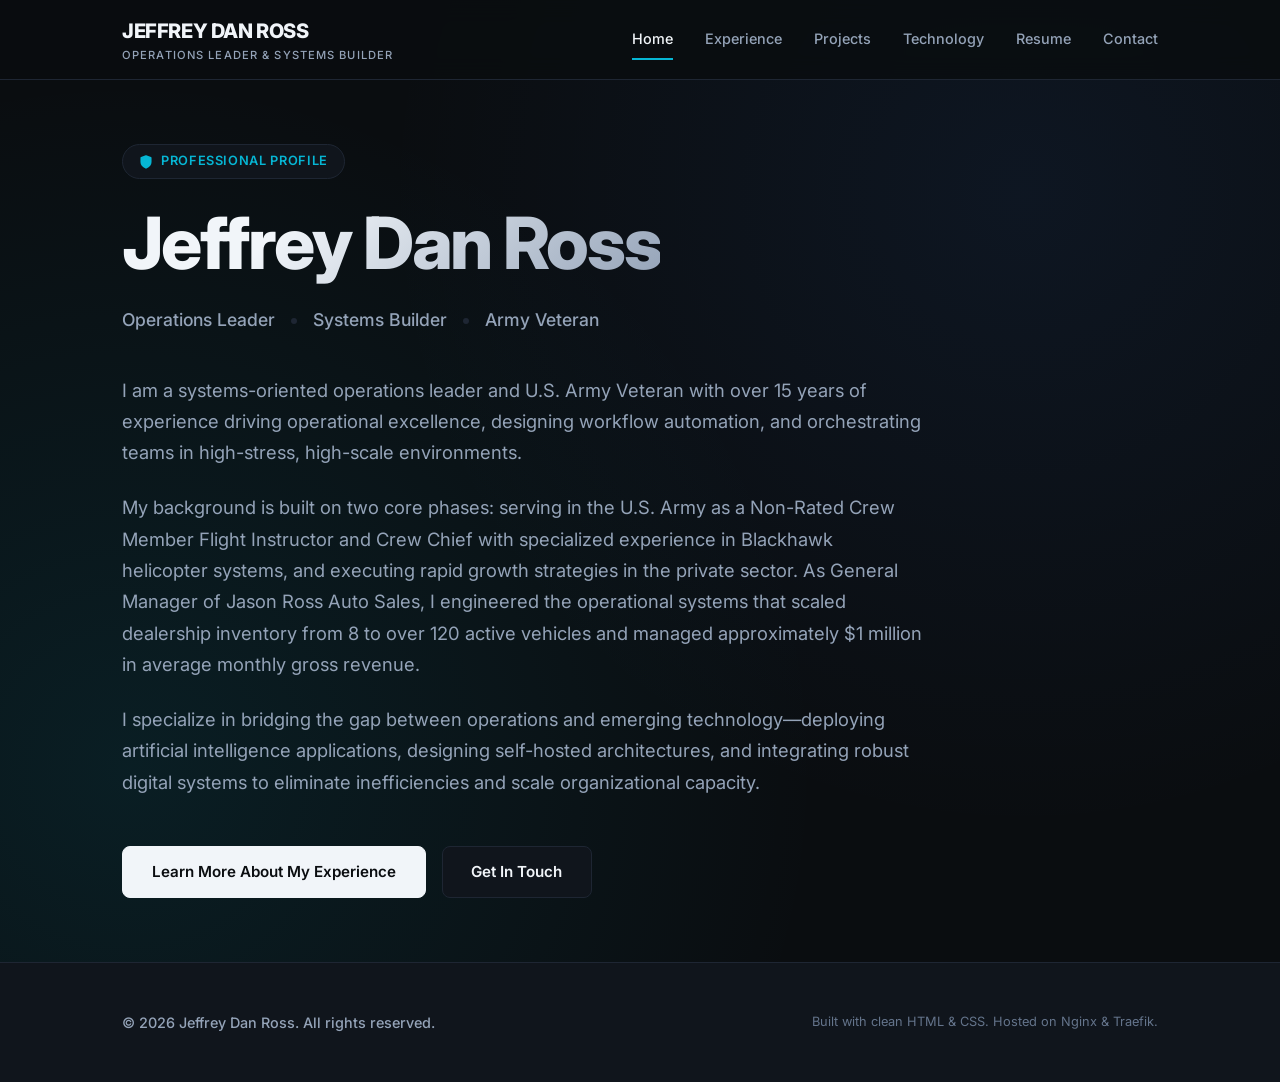
==== index.html @ dced26d3 "Initial commit" ====
<!DOCTYPE html>
<html lang="en">
<head>
    <meta charset="UTF-8">
    <meta name="viewport" content="width=device-width, initial-scale=1.0">
    <meta name="description" content="Official website of Jeffrey Dan Ross: Operations Leader, Systems Builder, and U.S. Army Veteran. Highlighting 15+ years of leadership, operational excellence, workflow automation, and emerging technology integration.">
    <meta name="keywords" content="Jeffrey Dan Ross, Operations Leader, Systems Builder, Army Veteran, Flight Instructor, process engineering, workflow automation, artificial intelligence, enterprise systems, operational excellence">
    
    <!-- Open Graph / Facebook -->
    <meta property="og:type" content="website">
    <meta property="og:url" content="https://jeffreydanross.com/">
    <meta property="og:title" content="Jeffrey Dan Ross | Operations Leader & Systems Builder">
    <meta property="og:description" content="Operations Leader and Systems Builder with 15+ years of leadership spanning military aviation flight instruction, business scale, process automation, and emerging tech.">
    <meta property="og:image" content="./images/og-card.png">

    <!-- Twitter -->
    <meta property="twitter:card" content="summary_large_image">
    <meta property="twitter:url" content="https://jeffreydanross.com/">
    <meta property="twitter:title" content="Jeffrey Dan Ross | Operations Leader & Systems Builder">
    <meta property="twitter:description" content="Operations Leader and Systems Builder with 15+ years of leadership spanning military aviation flight instruction, business scale, process automation, and emerging tech.">
    <meta property="twitter:image" content="./images/og-card.png">

    <title>Jeffrey Dan Ross | Operations Leader & Systems Builder</title>
    
    <!-- CSS Stylesheet -->
    <link rel="stylesheet" href="./css/style.css">
</head>
<body>

    <!-- Header Navigation -->
    <header class="site-header">
        <div class="container nav-container">
            <a href="./index.html" class="logo" id="header-logo-link">
                <span class="logo-name">Jeffrey Dan Ross</span>
                <span class="logo-title">Operations Leader & Systems Builder</span>
            </a>
            <button class="menu-toggle" id="mobile-menu-btn" aria-label="Toggle navigation menu" aria-expanded="false">
                <span></span>
                <span></span>
                <span></span>
            </button>
            <nav class="nav-menu" id="navigation-drawer">
                <a href="./index.html" class="nav-link active" id="nav-home">Home</a>
                <a href="./experience.html" class="nav-link" id="nav-experience">Experience</a>
                <a href="./projects.html" class="nav-link" id="nav-projects">Projects</a>
                <a href="./technology.html" class="nav-link" id="nav-technology">Technology</a>
                <a href="./resume.html" class="nav-link" id="nav-resume">Resume</a>
                <a href="./contact.html" class="nav-link" id="nav-contact">Contact</a>
            </nav>
        </div>
    </header>

    <!-- Main Content Area -->
    <main>
        <!-- Hero Section -->
        <section class="hero-section" id="hero">
            <div class="container">
                <div class="hero-content">
                    <div class="hero-badge">
                        <!-- Custom Inline SVG for Shield Check representing Veteran/Trust -->
                        <svg xmlns="http://www.w3.org/2000/svg" width="14" height="14" viewBox="0 0 24 24" fill="none" stroke="currentColor" stroke-width="3" stroke-linecap="round" stroke-linejoin="round">
                            <path d="M12 22s8-4 8-10V5l-8-3-8 3v7c0 6 8 10 8 10z"/>
                            <path d="m9 11 2 2 4-4"/>
                        </svg>
                        Professional Profile
                    </div>
                    
                    <h1 class="hero-name" id="main-heading">
                        <span>Jeffrey Dan Ross</span>
                    </h1>
                    
                    <div class="hero-roles">
                        <span class="role-tag">Operations Leader</span>
                        <span class="role-tag">Systems Builder</span>
                        <span class="role-tag">Army Veteran</span>
                    </div>
                    
                    <div class="intro-text">
                        <p>
                            I am a systems-oriented operations leader and U.S. Army Veteran with over 15 years of experience driving operational excellence, designing workflow automation, and orchestrating teams in high-stress, high-scale environments.
                        </p>
                        <p>
                            My background is built on two core phases: serving in the U.S. Army as a Non-Rated Crew Member Flight Instructor and Crew Chief with specialized experience in Blackhawk helicopter systems, and executing rapid growth strategies in the private sector. As General Manager of Jason Ross Auto Sales, I engineered the operational systems that scaled dealership inventory from 8 to over 120 active vehicles and managed approximately $1 million in average monthly gross revenue.
                        </p>
                        <p>
                            I specialize in bridging the gap between operations and emerging technology—deploying artificial intelligence applications, designing self-hosted architectures, and integrating robust digital systems to eliminate inefficiencies and scale organizational capacity.
                        </p>
                    </div>
                    
                    <div class="cta-group">
                        <a href="./experience.html" class="btn btn-primary" id="cta-learn-more">Learn More About My Experience</a>
                        <a href="./contact.html" class="btn btn-secondary" id="cta-contact">Get In Touch</a>
                    </div>
                </div>
            </div>
        </section>
    </main>

    <!-- Footer Section -->
    <footer class="site-footer" id="site-footer">
        <div class="container footer-content">
            <div class="footer-copyright">
                &copy; 2026 Jeffrey Dan Ross. All rights reserved.
            </div>
            <div class="footer-notes">
                Built with clean HTML & CSS. Hosted on Nginx & Traefik.
            </div>
        </div>
    </footer>

    <!-- JavaScript Control Logic -->
    <script src="./js/main.js"></script>
</body>
</html>
---- css/style.css ----
/* ==========================================================================
   Jeffrey Dan Ross - Personal Website Stylesheet
   Theme: Professional Tech Dark Mode (Deep Charcoal, Slate, Navy Blue, Teal Accent)
   ========================================================================== */

/* Import Google Font - Inter */
@import url('https://fonts.googleapis.com/css2?family=Inter:wght@300;400;500;600;700;800&display=swap');

/* CSS Variables & Core Config */
:root {
    --bg-base: #0a0d10;         /* Deep charcoal background */
    --bg-surface: #10151c;      /* Surface card/nav background */
    --bg-surface-elevated: #18202b; /* Active surface */
    --border-color: #1e2633;    /* Cool slate border */
    --border-glow: #2b394f;      /* Highlighted border */

    /* Text colors */
    --text-primary: #f1f5f9;     /* Light gray/white text */
    --text-secondary: #94a3b8;   /* Slate gray text */
    --text-muted: #64748b;       /* Muted slate text */

    /* Accents (Navy, Technology Blue, Teal) */
    --accent-navy: #1e3a8a;      /* Leadership deep navy */
    --accent-blue: #3b82f6;      /* Modern technology blue */
    --accent-cyan: #06b6d4;      /* Innovation cyan/teal */
    --accent-cyan-dim: rgba(6, 182, 212, 0.1);
    --accent-blue-dim: rgba(59, 130, 246, 0.08);

    /* Typography */
    --font-sans: 'Inter', system-ui, -apple-system, sans-serif;
    
    /* Structure */
    --max-width: 1100px;
    --header-height: 80px;
    
    /* Animation & Transitions */
    --transition-fast: 0.15s cubic-bezier(0.4, 0, 0.2, 1);
    --transition-normal: 0.25s cubic-bezier(0.4, 0, 0.2, 1);
    --transition-slow: 0.4s cubic-bezier(0.4, 0, 0.2, 1);
    --border-radius: 8px;
    --border-radius-lg: 12px;
}

/* ==========================================================================
   Base & Resets
   ========================================================================== */
* {
    box-sizing: border-box;
    margin: 0;
    padding: 0;
}

html {
    scroll-behavior: smooth;
    font-size: 16px;
    background-color: var(--bg-base);
    color: var(--text-primary);
    -webkit-font-smoothing: antialiased;
    -moz-osx-font-smoothing: grayscale;
}

body {
    font-family: var(--font-sans);
    line-height: 1.6;
    overflow-x: hidden;
    display: flex;
    flex-direction: column;
    min-height: 100vh;
}

a {
    color: inherit;
    text-decoration: none;
    transition: color var(--transition-fast), border var(--transition-fast);
}

img {
    max-width: 100%;
    height: auto;
    display: block;
}

ul {
    list-style: none;
}

input, textarea, button {
    font-family: inherit;
    font-size: inherit;
    color: inherit;
}

/* ==========================================================================
   Layout Containers & Grid
   ========================================================================== */
.container {
    width: 100%;
    max-width: var(--max-width);
    margin: 0 auto;
    padding: 0 2rem;
}

.section {
    padding: 5rem 0;
}

.section-title {
    font-size: 2rem;
    font-weight: 700;
    margin-bottom: 3rem;
    position: relative;
    letter-spacing: -0.02em;
    display: inline-block;
}

.section-title::after {
    content: '';
    position: absolute;
    bottom: -8px;
    left: 0;
    width: 40px;
    height: 3px;
    background: linear-gradient(90deg, var(--accent-blue), var(--accent-cyan));
    border-radius: 2px;
}

/* ==========================================================================
   Global Navigation Header
   ========================================================================== */
.site-header {
    background-color: rgba(10, 13, 16, 0.85);
    backdrop-filter: blur(12px);
    -webkit-backdrop-filter: blur(12px);
    border-bottom: 1px solid var(--border-color);
    position: fixed;
    top: 0;
    left: 0;
    width: 100%;
    z-index: 1000;
    height: var(--header-height);
    display: flex;
    align-items: center;
    transition: background var(--transition-fast), border var(--transition-fast);
}

.site-header.scrolled {
    background-color: var(--bg-surface);
    border-bottom-color: var(--border-glow);
}

.nav-container {
    display: flex;
    justify-content: space-between;
    align-items: center;
    width: 100%;
}

.logo {
    display: flex;
    flex-direction: column;
}

.logo-name {
    font-size: 1.25rem;
    font-weight: 800;
    letter-spacing: -0.02em;
    color: var(--text-primary);
    text-transform: uppercase;
}

.logo-title {
    font-size: 0.7rem;
    font-weight: 500;
    letter-spacing: 0.1em;
    color: var(--text-secondary);
    text-transform: uppercase;
}

.nav-menu {
    display: flex;
    gap: 2rem;
    align-items: center;
}

.nav-link {
    font-size: 0.9rem;
    font-weight: 500;
    color: var(--text-secondary);
    padding: 0.5rem 0;
    border-bottom: 2px solid transparent;
}

.nav-link:hover, 
.nav-link.active {
    color: var(--text-primary);
}

.nav-link.active {
    border-bottom-color: var(--accent-cyan);
}

/* Hamburger menu button */
.menu-toggle {
    display: none;
    background: none;
    border: none;
    cursor: pointer;
    padding: 0.5rem;
    z-index: 1100;
}

.menu-toggle span {
    display: block;
    width: 24px;
    height: 2px;
    background-color: var(--text-primary);
    margin: 5px 0;
    transition: transform var(--transition-normal), opacity var(--transition-normal);
}

/* ==========================================================================
   Hero & Intro (Home Page)
   ========================================================================== */
.hero-section {
    padding-top: calc(var(--header-height) + 4rem);
    padding-bottom: 4rem;
    min-height: 75vh;
    display: flex;
    align-items: center;
    background: radial-gradient(circle at 80% 20%, var(--accent-blue-dim) 0%, transparent 50%),
                radial-gradient(circle at 10% 80%, var(--accent-cyan-dim) 0%, transparent 50%);
}

.hero-content {
    max-width: 800px;
}

.hero-badge {
    display: inline-flex;
    align-items: center;
    gap: 0.5rem;
    padding: 0.4rem 1rem;
    border-radius: 50px;
    background-color: var(--bg-surface);
    border: 1px solid var(--border-color);
    font-size: 0.8rem;
    font-weight: 600;
    color: var(--accent-cyan);
    margin-bottom: 1.5rem;
    letter-spacing: 0.05em;
    text-transform: uppercase;
}

.hero-badge svg {
    fill: var(--accent-cyan);
}

.hero-name {
    font-size: clamp(2.5rem, 6vw, 4.5rem);
    font-weight: 800;
    line-height: 1.1;
    letter-spacing: -0.03em;
    margin-bottom: 1.5rem;
}

.hero-name span {
    background: linear-gradient(135deg, var(--text-primary) 30%, var(--text-secondary) 100%);
    -webkit-background-clip: text;
    -webkit-text-fill-color: transparent;
}

.hero-roles {
    display: flex;
    flex-wrap: wrap;
    gap: 1rem;
    margin-bottom: 2.5rem;
}

.role-tag {
    font-size: 1.1rem;
    font-weight: 500;
    color: var(--text-secondary);
    display: flex;
    align-items: center;
}

.role-tag:not(:last-child)::after {
    content: '';
    display: inline-block;
    width: 6px;
    height: 6px;
    border-radius: 50%;
    background-color: var(--border-color);
    margin-left: 1rem;
}

.intro-text {
    font-size: 1.15rem;
    line-height: 1.7;
    color: var(--text-secondary);
    margin-bottom: 3rem;
}

.intro-text p {
    margin-bottom: 1.5rem;
}

/* Call to Action Buttons */
.cta-group {
    display: flex;
    flex-wrap: wrap;
    gap: 1rem;
}

.btn {
    display: inline-flex;
    align-items: center;
    justify-content: center;
    gap: 0.75rem;
    padding: 0.8rem 1.8rem;
    font-size: 0.95rem;
    font-weight: 600;
    border-radius: var(--border-radius);
    cursor: pointer;
    transition: all var(--transition-fast);
}

.btn-primary {
    background-color: var(--text-primary);
    color: var(--bg-base);
    border: 1px solid var(--text-primary);
}

.btn-primary:hover {
    background-color: transparent;
    color: var(--text-primary);
}

.btn-secondary {
    background-color: var(--bg-surface);
    color: var(--text-primary);
    border: 1px solid var(--border-color);
}

.btn-secondary:hover {
    border-color: var(--border-glow);
    background-color: var(--bg-surface-elevated);
}

/* ==========================================================================
   Experience Page
   ========================================================================== */
.experience-layout {
    display: grid;
    grid-template-columns: 1fr;
    gap: 3.5rem;
}

.experience-block {
    background-color: var(--bg-surface);
    border: 1px solid var(--border-color);
    border-radius: var(--border-radius-lg);
    padding: 2.5rem;
    position: relative;
    overflow: hidden;
}

.experience-block::before {
    content: '';
    position: absolute;
    top: 0;
    left: 0;
    width: 4px;
    height: 100%;
    background-color: var(--accent-navy);
}

.experience-block.military::before { background-color: var(--accent-navy); }
.experience-block.business::before { background-color: var(--accent-blue); }
.experience-block.automation::before { background-color: var(--accent-cyan); }

.experience-header {
    margin-bottom: 2rem;
    display: flex;
    justify-content: space-between;
    align-items: flex-start;
    flex-wrap: wrap;
    gap: 1rem;
}

.exp-title-group h3 {
    font-size: 1.5rem;
    font-weight: 700;
    margin-bottom: 0.25rem;
    letter-spacing: -0.01em;
}

.exp-company {
    font-size: 1rem;
    font-weight: 500;
    color: var(--accent-blue);
}

.exp-company.military-color { color: var(--text-primary); opacity: 0.9; }
.exp-company.business-color { color: var(--accent-blue); }
.exp-company.automation-color { color: var(--accent-cyan); }

.exp-date {
    font-size: 0.9rem;
    font-weight: 600;
    color: var(--text-muted);
    background-color: var(--bg-base);
    padding: 0.3rem 0.8rem;
    border-radius: 50px;
    border: 1px solid var(--border-color);
}

.highlights-grid {
    display: grid;
    grid-template-columns: repeat(auto-fit, minmax(280px, 1fr));
    gap: 1.5rem;
}

.highlight-item {
    padding: 1.25rem;
    background-color: var(--bg-base);
    border: 1px solid var(--border-color);
    border-radius: var(--border-radius);
    transition: transform var(--transition-fast), border var(--transition-fast);
}

.highlight-item:hover {
    border-color: var(--border-glow);
    transform: translateY(-2px);
}

.highlight-icon {
    width: 32px;
    height: 32px;
    display: flex;
    align-items: center;
    justify-content: center;
    border-radius: 6px;
    margin-bottom: 1rem;
}

.experience-block.military .highlight-icon { background-color: rgba(30, 58, 138, 0.2); color: var(--text-primary); }
.experience-block.business .highlight-icon { background-color: rgba(59, 130, 246, 0.15); color: var(--accent-blue); }
.experience-block.automation .highlight-icon { background-color: rgba(6, 182, 212, 0.15); color: var(--accent-cyan); }

.highlight-item h4 {
    font-size: 1.05rem;
    font-weight: 600;
    margin-bottom: 0.5rem;
}

.highlight-item p {
    font-size: 0.9rem;
    color: var(--text-secondary);
}

/* ==========================================================================
   Projects Page (Expandable Cards)
   ========================================================================== */
.projects-list {
    display: flex;
    flex-direction: column;
    gap: 1.5rem;
}

.project-card {
    background-color: var(--bg-surface);
    border: 1px solid var(--border-color);
    border-radius: var(--border-radius-lg);
    overflow: hidden;
    transition: border-color var(--transition-normal);
}

.project-card.active {
    border-color: var(--border-glow);
}

.project-header {
    width: 100%;
    display: flex;
    justify-content: space-between;
    align-items: center;
    padding: 1.75rem 2rem;
    background: none;
    border: none;
    text-align: left;
    cursor: pointer;
    outline: none;
}

.project-title-area {
    display: flex;
    flex-direction: column;
}

.project-title {
    font-size: 1.35rem;
    font-weight: 700;
    color: var(--text-primary);
    letter-spacing: -0.01em;
}

.project-summary {
    font-size: 0.9rem;
    color: var(--text-secondary);
    margin-top: 0.25rem;
}

.project-toggle-icon {
    width: 24px;
    height: 24px;
    display: flex;
    align-items: center;
    justify-content: center;
    border-radius: 50%;
    background-color: var(--bg-base);
    border: 1px solid var(--border-color);
    color: var(--text-secondary);
    transition: transform var(--transition-normal), border var(--transition-normal), color var(--transition-normal);
}

.project-card.active .project-toggle-icon {
    transform: rotate(180deg);
    color: var(--accent-cyan);
    border-color: var(--accent-cyan);
}

/* Collapsible body */
.project-body {
    max-height: 0;
    overflow: hidden;
    transition: max-height var(--transition-slow) ease-out;
}

.project-content {
    padding: 0 2rem 2rem 2rem;
    border-top: 1px solid transparent;
    color: var(--text-secondary);
    font-size: 0.95rem;
}

.project-card.active .project-content {
    border-top-color: var(--border-color);
}

.project-tags {
    display: flex;
    flex-wrap: wrap;
    gap: 0.5rem;
    margin-top: 1.5rem;
}

.project-tag {
    font-size: 0.75rem;
    font-weight: 600;
    color: var(--text-primary);
    background-color: var(--bg-base);
    border: 1px solid var(--border-color);
    padding: 0.25rem 0.75rem;
    border-radius: 50px;
}

/* ==========================================================================
   Technology Page
   ========================================================================== */
.tech-grid {
    display: grid;
    grid-template-columns: repeat(auto-fit, minmax(320px, 1fr));
    gap: 2rem;
}

.tech-card {
    background-color: var(--bg-surface);
    border: 1px solid var(--border-color);
    border-radius: var(--border-radius-lg);
    padding: 2.25rem;
    display: flex;
    flex-direction: column;
    position: relative;
    overflow: hidden;
    transition: border-color var(--transition-fast), transform var(--transition-fast);
}

.tech-card:hover {
    border-color: var(--border-glow);
    transform: translateY(-2px);
}

.tech-card::after {
    content: '';
    position: absolute;
    top: 0;
    right: 0;
    width: 64px;
    height: 64px;
    background: radial-gradient(circle at top right, var(--accent-blue-dim) 0%, transparent 70%);
}

.tech-icon {
    width: 48px;
    height: 48px;
    border-radius: 8px;
    background-color: var(--bg-base);
    border: 1px solid var(--border-color);
    display: flex;
    align-items: center;
    justify-content: center;
    color: var(--accent-cyan);
    margin-bottom: 1.5rem;
}

.tech-card h3 {
    font-size: 1.25rem;
    font-weight: 700;
    margin-bottom: 1rem;
    letter-spacing: -0.01em;
}

.tech-card p {
    font-size: 0.95rem;
    color: var(--text-secondary);
    margin-bottom: 1.5rem;
    line-height: 1.6;
}

.tech-topics {
    margin-top: auto;
    border-top: 1px solid var(--border-color);
    padding-top: 1.25rem;
}

.tech-topics-title {
    font-size: 0.75rem;
    font-weight: 700;
    text-transform: uppercase;
    letter-spacing: 0.1em;
    color: var(--text-muted);
    margin-bottom: 0.75rem;
}

.tech-badge-list {
    display: flex;
    flex-wrap: wrap;
    gap: 0.5rem;
}

.tech-badge {
    font-size: 0.75rem;
    font-weight: 500;
    color: var(--accent-cyan);
    background-color: var(--accent-cyan-dim);
    padding: 0.2rem 0.6rem;
    border-radius: 4px;
}

/* ==========================================================================
   Resume Page
   ========================================================================== */
.resume-action-bar {
    display: flex;
    justify-content: space-between;
    align-items: center;
    margin-bottom: 2.5rem;
    padding-bottom: 1.5rem;
    border-bottom: 1px solid var(--border-color);
    flex-wrap: wrap;
    gap: 1rem;
}

.resume-meta-info {
    color: var(--text-secondary);
    font-size: 0.95rem;
}

.resume-container {
    background-color: var(--bg-surface);
    border: 1px solid var(--border-color);
    border-radius: var(--border-radius-lg);
    padding: 4rem;
    max-width: 850px;
    margin: 0 auto;
    box-shadow: 0 4px 30px rgba(0, 0, 0, 0.3);
}

.resume-header-block {
    text-align: center;
    margin-bottom: 3rem;
}

.resume-name {
    font-size: 2.25rem;
    font-weight: 800;
    letter-spacing: -0.02em;
    margin-bottom: 0.5rem;
}

.resume-contact-info {
    display: flex;
    justify-content: center;
    flex-wrap: wrap;
    gap: 1.5rem;
    color: var(--text-secondary);
    font-size: 0.9rem;
    margin-top: 1rem;
}

.resume-contact-item {
    display: flex;
    align-items: center;
    gap: 0.5rem;
}

.resume-contact-item svg {
    color: var(--accent-blue);
}

.resume-section {
    margin-bottom: 2.5rem;
}

.resume-section-title {
    font-size: 1.1rem;
    font-weight: 700;
    text-transform: uppercase;
    letter-spacing: 0.05em;
    color: var(--accent-cyan);
    border-bottom: 1px solid var(--border-color);
    padding-bottom: 0.5rem;
    margin-bottom: 1.25rem;
}

.resume-summary-text {
    font-size: 0.95rem;
    color: var(--text-secondary);
    line-height: 1.6;
}

.competencies-list {
    display: grid;
    grid-template-columns: repeat(auto-fit, minmax(200px, 1fr));
    gap: 0.75rem;
}

.competency-item {
    font-size: 0.95rem;
    color: var(--text-secondary);
    position: relative;
    padding-left: 1.25rem;
}

.competency-item::before {
    content: '▪';
    position: absolute;
    left: 0;
    color: var(--accent-blue);
}

.resume-exp-item {
    margin-bottom: 1.75rem;
}

.resume-exp-header {
    display: flex;
    justify-content: space-between;
    font-weight: 600;
    margin-bottom: 0.5rem;
    flex-wrap: wrap;
    gap: 0.5rem;
}

.resume-exp-title {
    font-size: 1.05rem;
    color: var(--text-primary);
}

.resume-exp-company {
    color: var(--accent-blue);
}

.resume-exp-date {
    color: var(--text-muted);
    font-size: 0.9rem;
}

.resume-bullet-list {
    list-style: disc;
    margin-left: 1.25rem;
    font-size: 0.9rem;
    color: var(--text-secondary);
}

.resume-bullet-list li {
    margin-bottom: 0.4rem;
}

/* ==========================================================================
   Contact Page
   ========================================================================== */
.contact-layout {
    display: grid;
    grid-template-columns: 1.2fr 1.8fr;
    gap: 4rem;
}

.contact-info-block {
    display: flex;
    flex-direction: column;
    gap: 2rem;
}

.contact-card {
    background-color: var(--bg-surface);
    border: 1px solid var(--border-color);
    border-radius: var(--border-radius-lg);
    padding: 2rem;
}

.contact-card-title {
    font-size: 1.2rem;
    font-weight: 700;
    margin-bottom: 1.5rem;
    letter-spacing: -0.01em;
}

.contact-detail-list {
    display: flex;
    flex-direction: column;
    gap: 1.25rem;
}

.contact-detail-item {
    display: flex;
    gap: 1rem;
}

.contact-detail-icon {
    width: 40px;
    height: 40px;
    background-color: var(--bg-base);
    border: 1px solid var(--border-color);
    border-radius: 6px;
    display: flex;
    align-items: center;
    justify-content: center;
    color: var(--accent-cyan);
    flex-shrink: 0;
}

.contact-detail-content {
    display: flex;
    flex-direction: column;
    justify-content: center;
}

.contact-detail-label {
    font-size: 0.75rem;
    font-weight: 700;
    text-transform: uppercase;
    color: var(--text-muted);
    letter-spacing: 0.05em;
}

.contact-detail-value {
    font-size: 0.95rem;
    font-weight: 500;
}

.contact-detail-value a:hover {
    color: var(--accent-cyan);
}

/* Contact Form */
.contact-form-block {
    background-color: var(--bg-surface);
    border: 1px solid var(--border-color);
    border-radius: var(--border-radius-lg);
    padding: 2.5rem;
}

.form-group {
    margin-bottom: 1.5rem;
}

.form-label {
    display: block;
    font-size: 0.85rem;
    font-weight: 600;
    margin-bottom: 0.5rem;
    color: var(--text-secondary);
    letter-spacing: 0.02em;
}

.form-input {
    width: 100%;
    padding: 0.8rem 1rem;
    background-color: var(--bg-base);
    border: 1px solid var(--border-color);
    border-radius: var(--border-radius);
    color: var(--text-primary);
    transition: border-color var(--transition-fast), box-shadow var(--transition-fast);
    outline: none;
}

.form-input:focus {
    border-color: var(--accent-cyan);
    box-shadow: 0 0 0 3px rgba(6, 182, 212, 0.15);
}

textarea.form-input {
    resize: vertical;
    min-height: 150px;
}

.form-status {
    padding: 1rem;
    border-radius: var(--border-radius);
    margin-bottom: 1.5rem;
    font-size: 0.9rem;
    font-weight: 500;
    display: none;
}

.form-status.success {
    display: block;
    background-color: rgba(16, 185, 129, 0.1);
    border: 1px solid rgba(16, 185, 129, 0.2);
    color: #10b981;
}

.form-status.error {
    display: block;
    background-color: rgba(239, 68, 68, 0.1);
    border: 1px solid rgba(239, 68, 68, 0.2);
    color: #ef4444;
}

/* ==========================================================================
   Footer Section
   ========================================================================== */
.site-footer {
    margin-top: auto;
    background-color: var(--bg-surface);
    border-top: 1px solid var(--border-color);
    padding: 3rem 0;
    color: var(--text-secondary);
    font-size: 0.9rem;
}

.footer-content {
    display: flex;
    justify-content: space-between;
    align-items: center;
    flex-wrap: wrap;
    gap: 1.5rem;
}

.footer-copyright {
    font-weight: 500;
}

.footer-notes {
    font-size: 0.8rem;
    color: var(--text-muted);
}

/* ==========================================================================
   Responsive & Mobile Adjustments
   ========================================================================== */
@media (max-width: 900px) {
    .contact-layout {
        grid-template-columns: 1fr;
        gap: 3rem;
    }
}

@media (max-width: 768px) {
    .container {
        padding: 0 1.5rem;
    }

    .section {
        padding: 4rem 0;
    }

    /* Navigation drawer for mobile */
    .menu-toggle {
        display: block;
    }

    .nav-menu {
        position: fixed;
        top: var(--header-height);
        left: 0;
        width: 100%;
        height: calc(100vh - var(--header-height));
        background-color: var(--bg-surface);
        border-top: 1px solid var(--border-color);
        flex-direction: column;
        align-items: stretch;
        padding: 2rem 1.5rem;
        gap: 1.5rem;
        transform: translateY(-100%);
        opacity: 0;
        visibility: hidden;
        transition: transform var(--transition-normal), opacity var(--transition-normal), visibility var(--transition-normal);
        z-index: 999;
    }

    .nav-menu.open {
        transform: translateY(0);
        opacity: 1;
        visibility: visible;
    }

    .nav-link {
        display: block;
        font-size: 1.1rem;
        padding: 0.75rem 0;
        border-bottom: none;
        border-left: 3px solid transparent;
        padding-left: 1rem;
    }

    .nav-link.active {
        border-left-color: var(--accent-cyan);
    }

    /* Hamburger transformation */
    .menu-toggle.open span:nth-child(1) {
        transform: translateY(7px) rotate(45deg);
    }

    .menu-toggle.open span:nth-child(2) {
        opacity: 0;
    }

    .menu-toggle.open span:nth-child(3) {
        transform: translateY(-7px) rotate(-45deg);
    }

    /* Hero section */
    .hero-section {
        padding-top: calc(var(--header-height) + 2rem);
        min-height: auto;
    }

    .hero-roles {
        flex-direction: column;
        gap: 0.5rem;
    }

    .role-tag:not(:last-child)::after {
        display: none;
    }

    /* Experience */
    .experience-block {
        padding: 1.75rem;
    }

    .highlights-grid {
        grid-template-columns: 1fr;
    }

    /* Resume padding */
    .resume-container {
        padding: 2rem 1.5rem;
    }
    
    .resume-contact-info {
        flex-direction: column;
        gap: 0.5rem;
        align-items: center;
    }
}

/* ==========================================================================
   Helper Utilities
   ========================================================================== */
.sr-only {
    position: absolute;
    width: 1px;
    height: 1px;
    padding: 0;
    margin: -1px;
    overflow: hidden;
    clip: rect(0, 0, 0, 0);
    white-space: nowrap;
    border: 0;
}

.text-gradient-cyan {
    background: linear-gradient(135deg, var(--accent-blue) 0%, var(--accent-cyan) 100%);
    -webkit-background-clip: text;
    -webkit-text-fill-color: transparent;
}

/* ==========================================================================
   Military Experience Gallery & Insignia Styles
   ========================================================================== */
.military-grid-layout {
    display: grid;
    grid-template-columns: 1.3fr 1fr;
    gap: 2.5rem;
    align-items: start;
}

.military-gallery {
    display: flex;
    flex-direction: column;
    gap: 1.5rem;
}

.gallery-crest-wrapper {
    background-color: var(--bg-base);
    border: 1px solid var(--border-color);
    border-radius: var(--border-radius);
    padding: 1.25rem;
    display: flex;
    align-items: center;
    gap: 1.25rem;
    transition: border-color var(--transition-fast);
}

.gallery-crest-wrapper:hover {
    border-color: var(--border-glow);
}

.gallery-crest-img {
    width: 60px;
    height: auto;
    filter: drop-shadow(0 2px 8px rgba(0, 0, 0, 0.4));
    flex-shrink: 0;
}

.crest-details h4 {
    font-size: 1.05rem;
    font-weight: 700;
    color: var(--text-primary);
}

.crest-details .motto {
    font-size: 0.8rem;
    color: var(--accent-cyan);
    font-weight: 600;
    letter-spacing: 0.05em;
    text-transform: uppercase;
    margin-top: 0.15rem;
}

.gallery-photos-grid {
    display: grid;
    grid-template-columns: 1fr 1fr;
    gap: 1rem;
}

.gallery-photo-item {
    position: relative;
    border-radius: var(--border-radius);
    overflow: hidden;
    border: 1px solid var(--border-color);
    aspect-ratio: 4 / 3;
    background-color: var(--bg-base);
    transition: transform var(--transition-fast), border-color var(--transition-fast);
}

.gallery-photo-item:hover {
    transform: translateY(-2px);
    border-color: var(--border-glow);
}

.gallery-photo {
    width: 100%;
    height: 100%;
    object-fit: cover;
    display: block;
    transition: transform var(--transition-slow);
}

.gallery-photo-item:hover .gallery-photo {
    transform: scale(1.05);
}

.photo-caption {
    position: absolute;
    bottom: 0;
    left: 0;
    width: 100%;
    background: linear-gradient(to top, rgba(10, 13, 16, 0.95) 0%, rgba(10, 13, 16, 0.4) 70%, transparent 100%);
    color: var(--text-primary);
    font-size: 0.7rem;
    font-weight: 600;
    padding: 0.75rem 0.5rem 0.4rem 0.5rem;
    text-align: center;
    letter-spacing: 0.02em;
}

/* Media Queries for Military Split Layout */
@media (max-width: 1024px) {
    .military-grid-layout {
        grid-template-columns: 1fr;
        gap: 2rem;
    }
}

/* ==========================================================================
   Project Details Split & Logo Styles
   ========================================================================== */
.project-split-layout {
    display: grid;
    grid-template-columns: 1.6fr 1fr;
    gap: 2rem;
    align-items: center;
}

.project-media-card {
    background-color: #ffffff;
    border-radius: var(--border-radius);
    padding: 1.5rem;
    display: flex;
    align-items: center;
    justify-content: center;
    border: 1px solid var(--border-color);
    box-shadow: 0 4px 20px rgba(0, 0, 0, 0.25);
    transition: transform var(--transition-fast), border-color var(--transition-fast);
}

.project-media-card:hover {
    transform: translateY(-2px);
    border-color: var(--accent-cyan);
}

.project-logo-img {
    max-width: 100%;
    height: auto;
    max-height: 120px;
    display: block;
}

@media (max-width: 768px) {
    .project-split-layout {
        grid-template-columns: 1fr;
        gap: 1.5rem;
    }
}

/* ==========================================================================
   Developer Console Mockup Windows & Project Image Styles
   ========================================================================== */
.dev-console-window {
    margin-top: 2rem;
    background-color: #0b0f19;
    border: 1px solid var(--border-color);
    border-radius: 8px;
    overflow: hidden;
    box-shadow: 0 10px 30px rgba(0, 0, 0, 0.4);
    transition: transform var(--transition-normal), border-color var(--transition-normal), box-shadow var(--transition-normal);
    width: 100%;
}

.dev-console-window:hover {
    transform: translateY(-4px);
    border-color: var(--border-glow);
    box-shadow: 0 15px 40px rgba(0, 0, 0, 0.5), 0 0 15px rgba(6, 182, 212, 0.05);
}

.console-titlebar {
    background-color: var(--bg-surface-elevated);
    height: 38px;
    display: flex;
    align-items: center;
    padding: 0 1.25rem;
    position: relative;
    border-bottom: 1px solid var(--border-color);
}

.console-dots {
    display: flex;
    gap: 0.4rem;
    align-items: center;
}

.dot {
    width: 10px;
    height: 10px;
    border-radius: 50%;
    display: inline-block;
}

.dot-red { background-color: #ef4444; }
.dot-yellow { background-color: #f59e0b; }
.dot-green { background-color: #10b981; }

.console-title {
    position: absolute;
    left: 50%;
    transform: translateX(-50%);
    font-family: monospace;
    font-size: 0.8rem;
    font-weight: 600;
    color: var(--text-secondary);
    display: flex;
    align-items: center;
    gap: 0.5rem;
    white-space: nowrap;
}

.pulse-dot {
    width: 6px;
    height: 6px;
    background-color: #10b981;
    border-radius: 50%;
    display: inline-block;
    box-shadow: 0 0 8px #10b981;
    animation: pulse-glow 2s infinite;
    flex-shrink: 0;
}

@keyframes pulse-glow {
    0% {
        transform: scale(0.95);
        box-shadow: 0 0 0 0 rgba(16, 185, 129, 0.7);
    }
    70% {
        transform: scale(1);
        box-shadow: 0 0 0 6px rgba(16, 185, 129, 0);
    }
    100% {
        transform: scale(0.95);
        box-shadow: 0 0 0 0 rgba(16, 185, 129, 0);
    }
}

.console-body {
    padding: 0.5rem;
    background-color: var(--bg-base);
}

.console-screenshot {
    width: 100%;
    height: auto;
    display: block;
    border-radius: 4px;
    transition: opacity var(--transition-normal);
    opacity: 0.95;
}

.dev-console-window:hover .console-screenshot {
    opacity: 1;
}
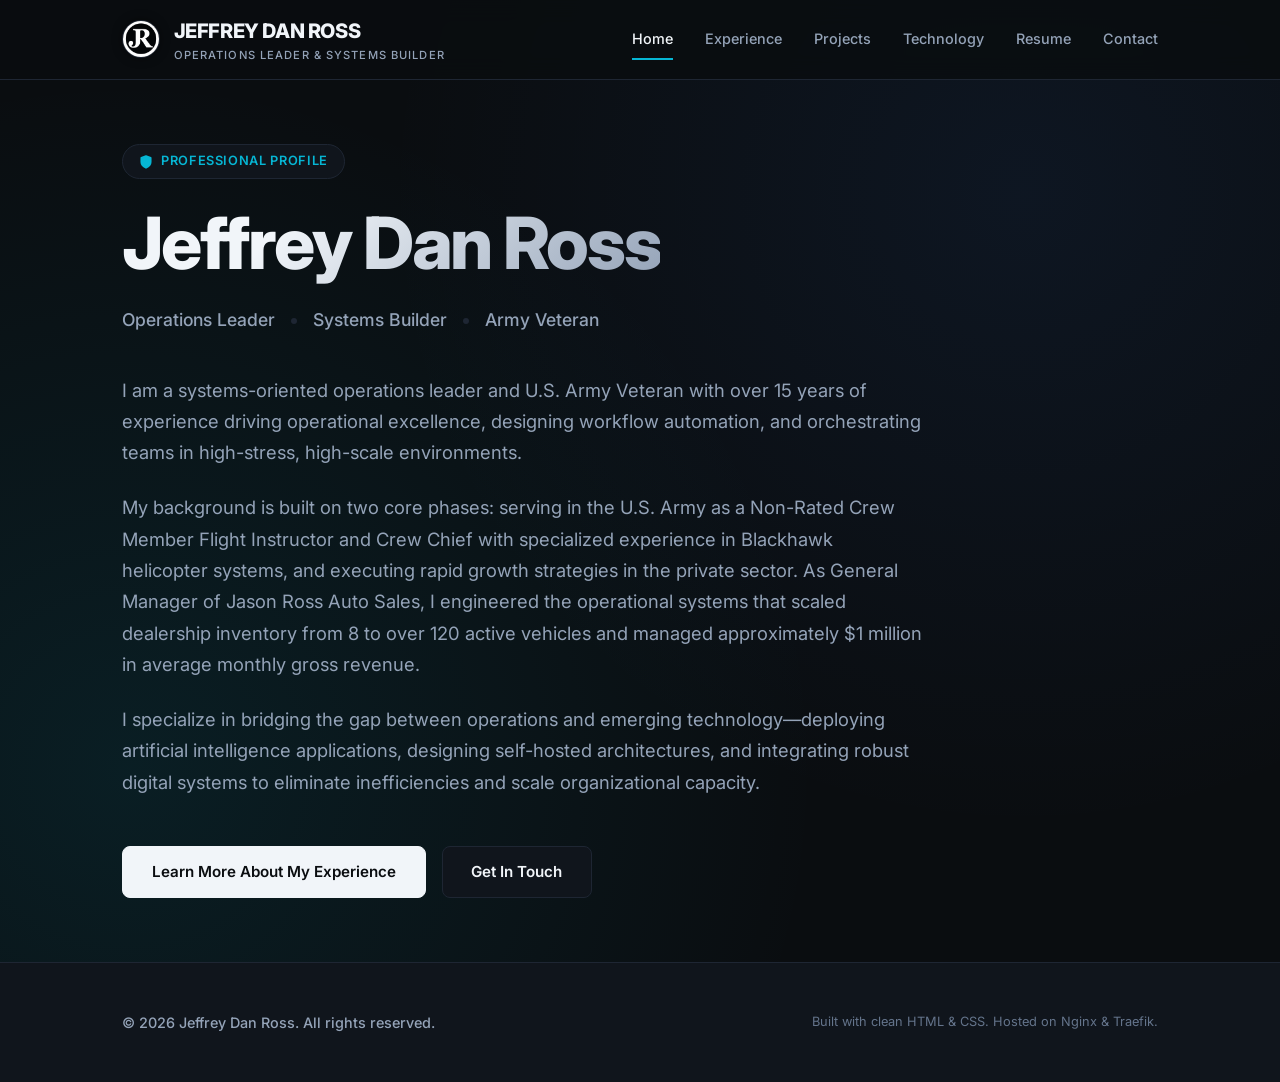
==== commit ef8aaa5b: "Integrate personal logo with seamless circular cropping" ====
--- a/index.html
+++ b/index.html
@@ -30,9 +30,14 @@
     <!-- Header Navigation -->
     <header class="site-header">
         <div class="container nav-container">
-            <a href="./index.html" class="logo" id="header-logo-link">
-                <span class="logo-name">Jeffrey Dan Ross</span>
-                <span class="logo-title">Operations Leader & Systems Builder</span>
+            <a href="/" class="logo" id="header-logo-link">
+                <div class="logo-image-container">
+                    <img src="./images/logo.png" alt="Jeffrey Dan Ross Logo" class="logo-image">
+                </div>
+                <div class="logo-text">
+                    <span class="logo-name">Jeffrey Dan Ross</span>
+                    <span class="logo-title">Operations Leader & Systems Builder</span>
+                </div>
             </a>
             <button class="menu-toggle" id="mobile-menu-btn" aria-label="Toggle navigation menu" aria-expanded="false">
                 <span></span>
@@ -40,12 +45,12 @@
                 <span></span>
             </button>
             <nav class="nav-menu" id="navigation-drawer">
-                <a href="./index.html" class="nav-link active" id="nav-home">Home</a>
-                <a href="./experience.html" class="nav-link" id="nav-experience">Experience</a>
-                <a href="./projects.html" class="nav-link" id="nav-projects">Projects</a>
-                <a href="./technology.html" class="nav-link" id="nav-technology">Technology</a>
-                <a href="./resume.html" class="nav-link" id="nav-resume">Resume</a>
-                <a href="./contact.html" class="nav-link" id="nav-contact">Contact</a>
+                <a href="/" class="nav-link active" id="nav-home">Home</a>
+                <a href="experience" class="nav-link" id="nav-experience">Experience</a>
+                <a href="projects" class="nav-link" id="nav-projects">Projects</a>
+                <a href="technology" class="nav-link" id="nav-technology">Technology</a>
+                <a href="resume" class="nav-link" id="nav-resume">Resume</a>
+                <a href="contact" class="nav-link" id="nav-contact">Contact</a>
             </nav>
         </div>
     </header>
@@ -88,8 +93,8 @@
                     </div>
                     
                     <div class="cta-group">
-                        <a href="./experience.html" class="btn btn-primary" id="cta-learn-more">Learn More About My Experience</a>
-                        <a href="./contact.html" class="btn btn-secondary" id="cta-contact">Get In Touch</a>
+                        <a href="experience" class="btn btn-primary" id="cta-learn-more">Learn More About My Experience</a>
+                        <a href="contact" class="btn btn-secondary" id="cta-contact">Get In Touch</a>
                     </div>
                 </div>
             </div>
--- a/css/style.css
+++ b/css/style.css
@@ -157,6 +157,12 @@
 
 .logo {
     display: flex;
+    align-items: center;
+    gap: 0.85rem;
+}
+
+.logo-text {
+    display: flex;
     flex-direction: column;
 }
 
@@ -174,6 +180,38 @@
     letter-spacing: 0.1em;
     color: var(--text-secondary);
     text-transform: uppercase;
+}
+
+.logo-image-container {
+    width: 38px;
+    height: 38px;
+    border-radius: 50%;
+    overflow: hidden;
+    display: flex;
+    align-items: center;
+    justify-content: center;
+    border: 1px solid var(--border-color);
+    background-color: #000000;
+    flex-shrink: 0;
+    box-shadow: 0 0 10px rgba(0, 0, 0, 0.5);
+    transition: border-color var(--transition-fast), box-shadow var(--transition-fast);
+}
+
+.logo-image {
+    width: 100%;
+    height: 100%;
+    object-fit: cover;
+    transform: scale(1.08); /* Zooms past the outer white margins of the logo file */
+    transition: transform var(--transition-normal);
+}
+
+.logo:hover .logo-image-container {
+    border-color: var(--accent-cyan);
+    box-shadow: 0 0 12px rgba(6, 182, 212, 0.2);
+}
+
+.logo:hover .logo-image {
+    transform: scale(1.15);
 }
 
 .nav-menu {
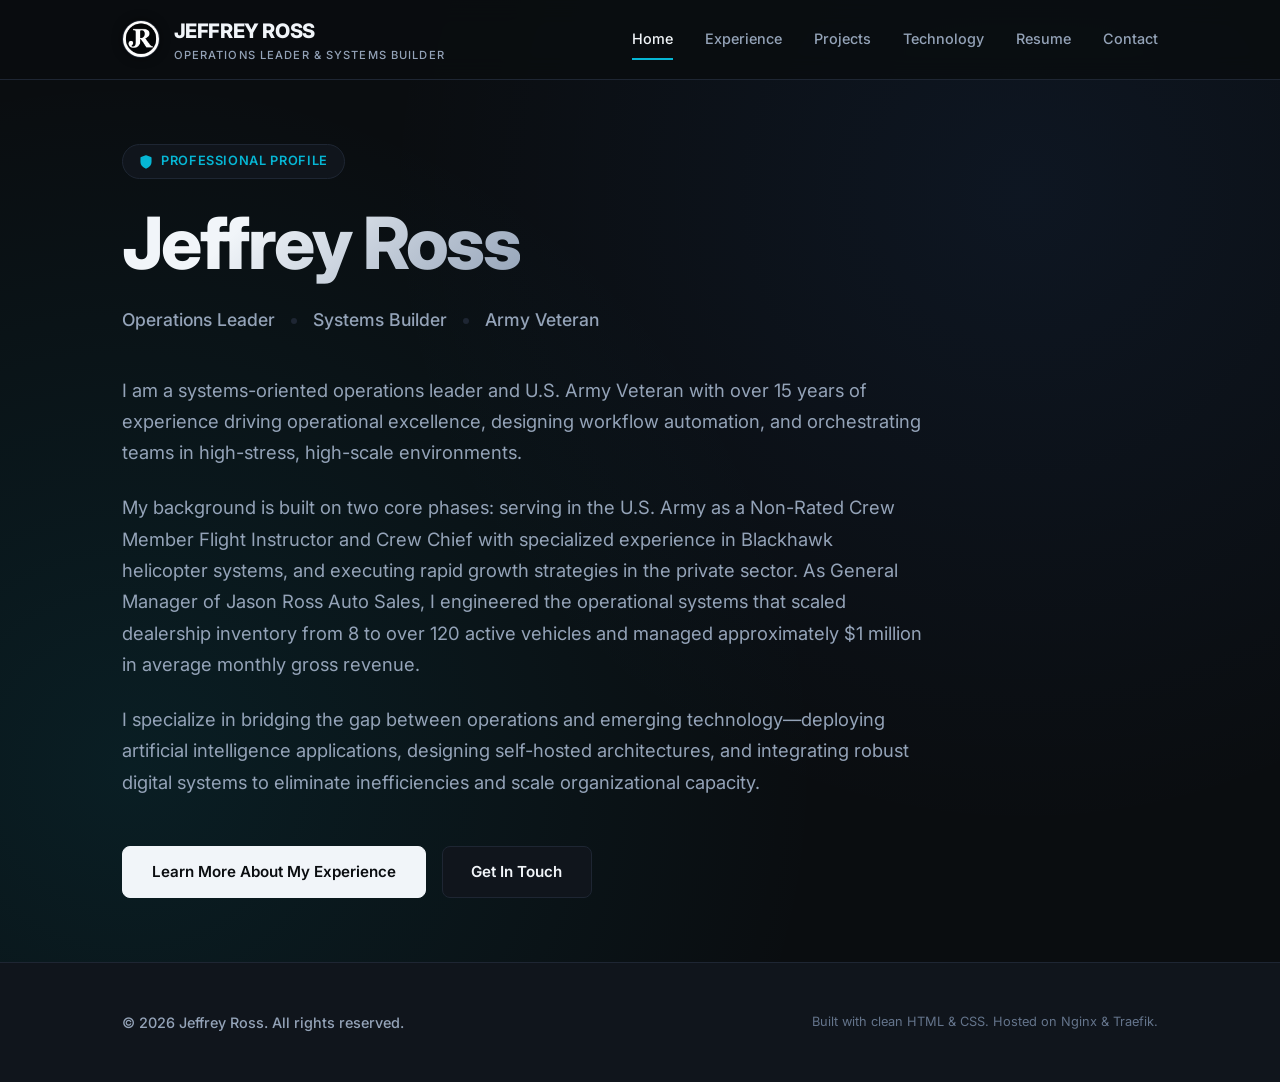
==== commit de1c5e88: "Update display name to Jeffrey Ross" ====
--- a/index.html
+++ b/index.html
@@ -3,24 +3,24 @@
 <head>
     <meta charset="UTF-8">
     <meta name="viewport" content="width=device-width, initial-scale=1.0">
-    <meta name="description" content="Official website of Jeffrey Dan Ross: Operations Leader, Systems Builder, and U.S. Army Veteran. Highlighting 15+ years of leadership, operational excellence, workflow automation, and emerging technology integration.">
-    <meta name="keywords" content="Jeffrey Dan Ross, Operations Leader, Systems Builder, Army Veteran, Flight Instructor, process engineering, workflow automation, artificial intelligence, enterprise systems, operational excellence">
+    <meta name="description" content="Official website of Jeffrey Ross: Operations Leader, Systems Builder, and U.S. Army Veteran. Highlighting 15+ years of leadership, operational excellence, workflow automation, and emerging technology integration.">
+    <meta name="keywords" content="Jeffrey Ross, Operations Leader, Systems Builder, Army Veteran, Flight Instructor, process engineering, workflow automation, artificial intelligence, enterprise systems, operational excellence">
     
     <!-- Open Graph / Facebook -->
     <meta property="og:type" content="website">
     <meta property="og:url" content="https://jeffreydanross.com/">
-    <meta property="og:title" content="Jeffrey Dan Ross | Operations Leader & Systems Builder">
+    <meta property="og:title" content="Jeffrey Ross | Operations Leader & Systems Builder">
     <meta property="og:description" content="Operations Leader and Systems Builder with 15+ years of leadership spanning military aviation flight instruction, business scale, process automation, and emerging tech.">
     <meta property="og:image" content="./images/og-card.png">
 
     <!-- Twitter -->
     <meta property="twitter:card" content="summary_large_image">
     <meta property="twitter:url" content="https://jeffreydanross.com/">
-    <meta property="twitter:title" content="Jeffrey Dan Ross | Operations Leader & Systems Builder">
+    <meta property="twitter:title" content="Jeffrey Ross | Operations Leader & Systems Builder">
     <meta property="twitter:description" content="Operations Leader and Systems Builder with 15+ years of leadership spanning military aviation flight instruction, business scale, process automation, and emerging tech.">
     <meta property="twitter:image" content="./images/og-card.png">
 
-    <title>Jeffrey Dan Ross | Operations Leader & Systems Builder</title>
+    <title>Jeffrey Ross | Operations Leader & Systems Builder</title>
     
     <!-- CSS Stylesheet -->
     <link rel="stylesheet" href="./css/style.css">
@@ -32,10 +32,10 @@
         <div class="container nav-container">
             <a href="/" class="logo" id="header-logo-link">
                 <div class="logo-image-container">
-                    <img src="./images/logo.png" alt="Jeffrey Dan Ross Logo" class="logo-image">
+                    <img src="./images/logo.png" alt="Jeffrey Ross Logo" class="logo-image">
                 </div>
                 <div class="logo-text">
-                    <span class="logo-name">Jeffrey Dan Ross</span>
+                    <span class="logo-name">Jeffrey Ross</span>
                     <span class="logo-title">Operations Leader & Systems Builder</span>
                 </div>
             </a>
@@ -71,7 +71,7 @@
                     </div>
                     
                     <h1 class="hero-name" id="main-heading">
-                        <span>Jeffrey Dan Ross</span>
+                        <span>Jeffrey Ross</span>
                     </h1>
                     
                     <div class="hero-roles">
@@ -105,7 +105,7 @@
     <footer class="site-footer" id="site-footer">
         <div class="container footer-content">
             <div class="footer-copyright">
-                &copy; 2026 Jeffrey Dan Ross. All rights reserved.
+                &copy; 2026 Jeffrey Ross. All rights reserved.
             </div>
             <div class="footer-notes">
                 Built with clean HTML & CSS. Hosted on Nginx & Traefik.
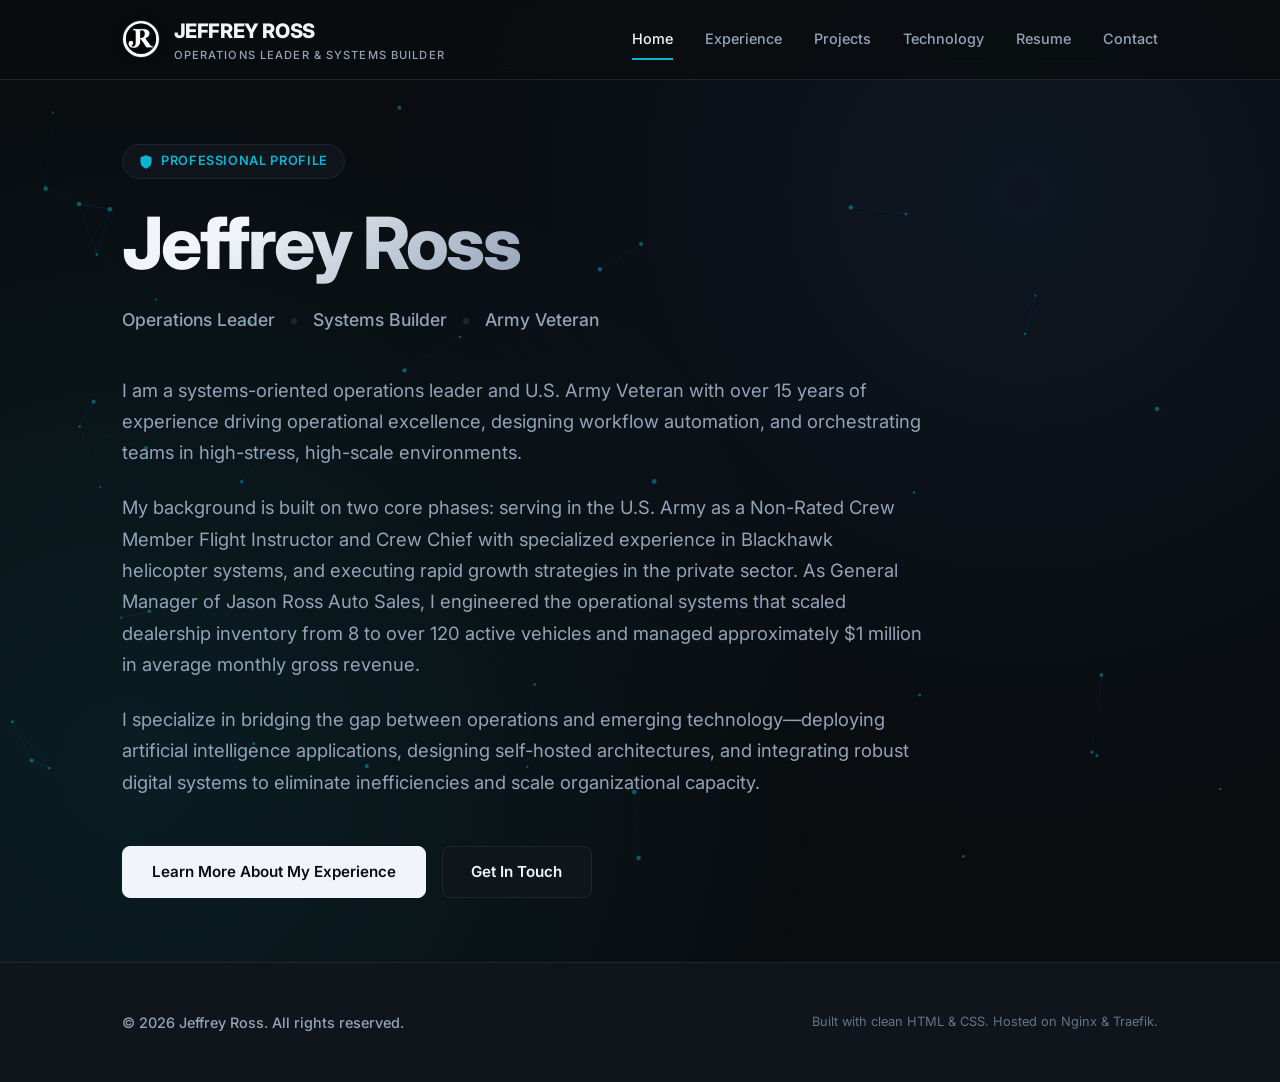
==== commit 448744a7: "fix: implement cache busting for JS/CSS and add script safety checks" ====
--- a/index.html
+++ b/index.html
@@ -23,7 +23,7 @@
     <title>Jeffrey Ross | Operations Leader & Systems Builder</title>
     
     <!-- CSS Stylesheet -->
-    <link rel="stylesheet" href="./css/style.css">
+    <link rel="stylesheet" href="./css/style.css?v=1.0.1">
 </head>
 <body>
 
@@ -114,6 +114,6 @@
     </footer>
 
     <!-- JavaScript Control Logic -->
-    <script src="./js/main.js"></script>
+    <script src="./js/main.js?v=1.0.1"></script>
 </body>
 </html>
--- a/css/style.css
+++ b/css/style.css
@@ -198,8 +198,9 @@
 }
 
 .logo-image {
+    max-width: 150px;
+    height: auto;
     width: 100%;
-    height: 100%;
     object-fit: cover;
     transform: scale(1.08); /* Zooms past the outer white margins of the logo file */
     transition: transform var(--transition-normal);
@@ -1391,3 +1392,18 @@
 .dev-console-window:hover .console-screenshot {
     opacity: 1;
 }
+
+/* ==========================================================================
+   Interactive Background Canvas
+   ========================================================================== */
+#node-network-canvas {
+    position: fixed;
+    top: 0;
+    left: 0;
+    width: 100vw;
+    height: 100vh;
+    z-index: -1;
+    pointer-events: none;
+    background: transparent;
+    display: block;
+}
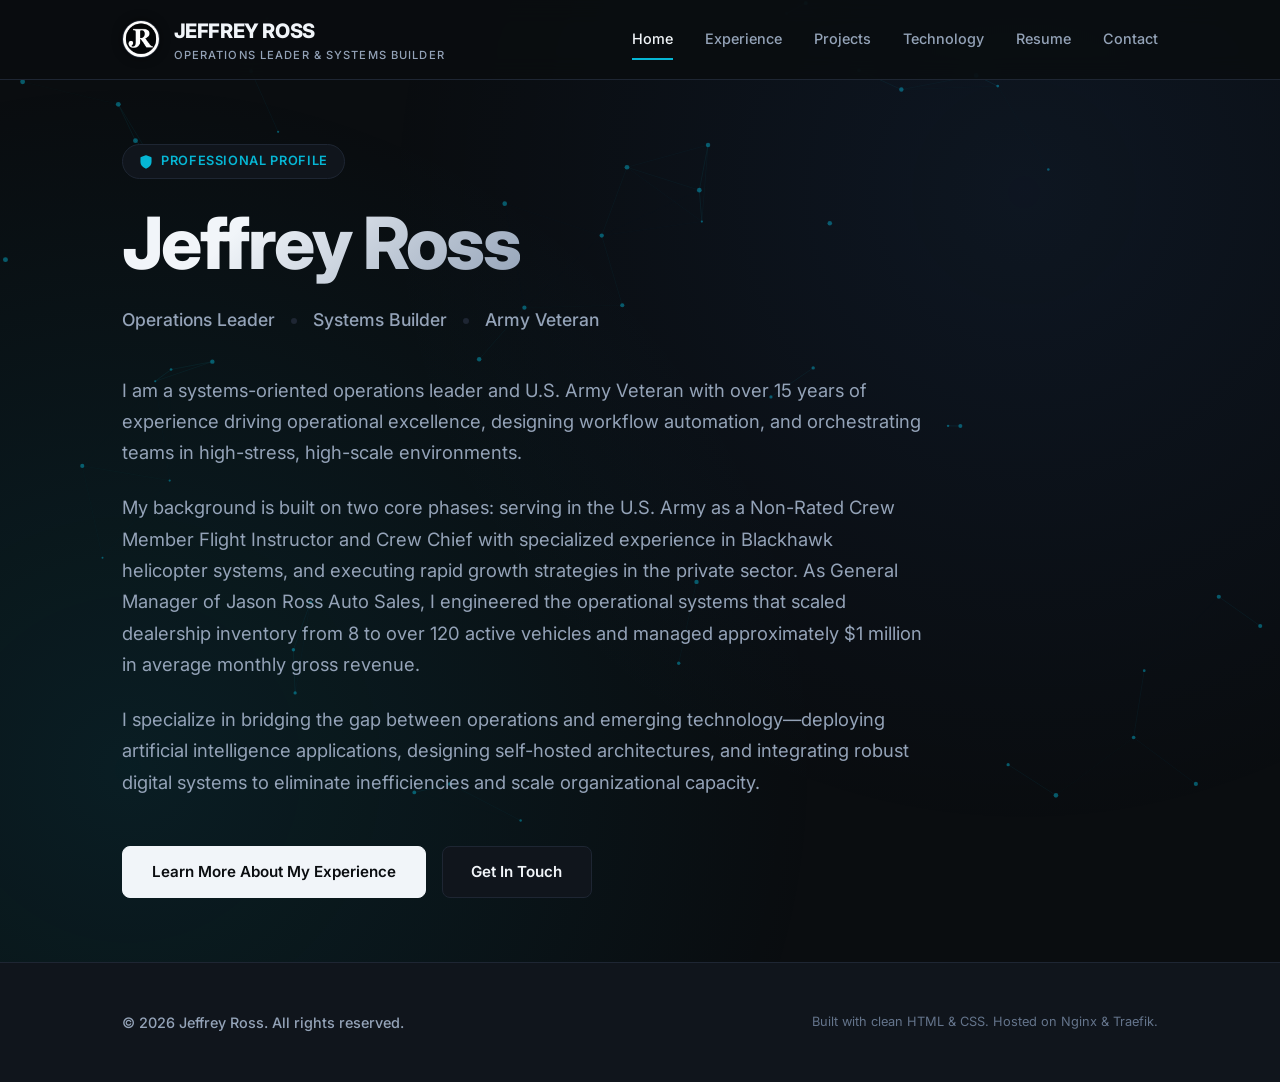
==== commit e711a5e7: "fix: implement mobile compatibility optimizations for node background" ====
--- a/index.html
+++ b/index.html
@@ -23,7 +23,7 @@
     <title>Jeffrey Ross | Operations Leader & Systems Builder</title>
     
     <!-- CSS Stylesheet -->
-    <link rel="stylesheet" href="./css/style.css?v=1.0.1">
+    <link rel="stylesheet" href="./css/style.css?v=1.0.2">
 </head>
 <body>
 
@@ -114,6 +114,6 @@
     </footer>
 
     <!-- JavaScript Control Logic -->
-    <script src="./js/main.js?v=1.0.1"></script>
+    <script src="./js/main.js?v=1.0.2"></script>
 </body>
 </html>
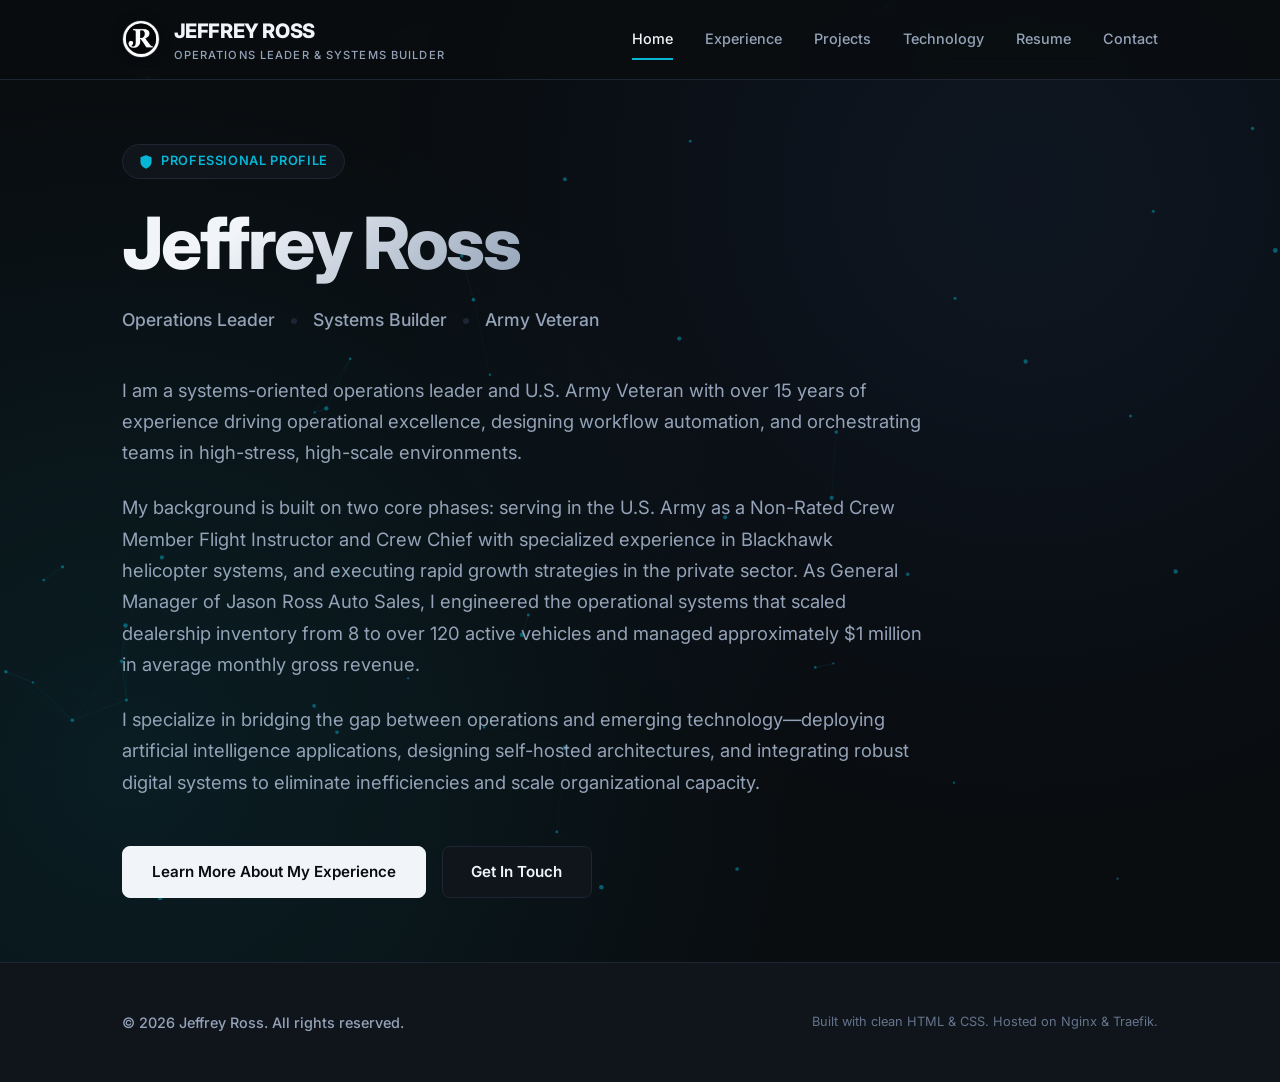
==== commit 066176a7: "feat: add favicon assets, link tags in head, and update Dockerfile COPY commands" ====
--- a/index.html
+++ b/index.html
@@ -22,6 +22,12 @@
 
     <title>Jeffrey Ross | Operations Leader & Systems Builder</title>
     
+    <!-- Favicon Links -->
+    <link rel="apple-touch-icon" sizes="180x180" href="/apple-touch-icon.png">
+    <link rel="icon" type="image/png" sizes="32x32" href="/favicon-32x32.png">
+    <link rel="icon" type="image/png" sizes="16x16" href="/favicon-16x16.png">
+    <link rel="shortcut icon" href="/favicon.ico">
+
     <!-- CSS Stylesheet -->
     <link rel="stylesheet" href="./css/style.css?v=1.0.2">
 </head>
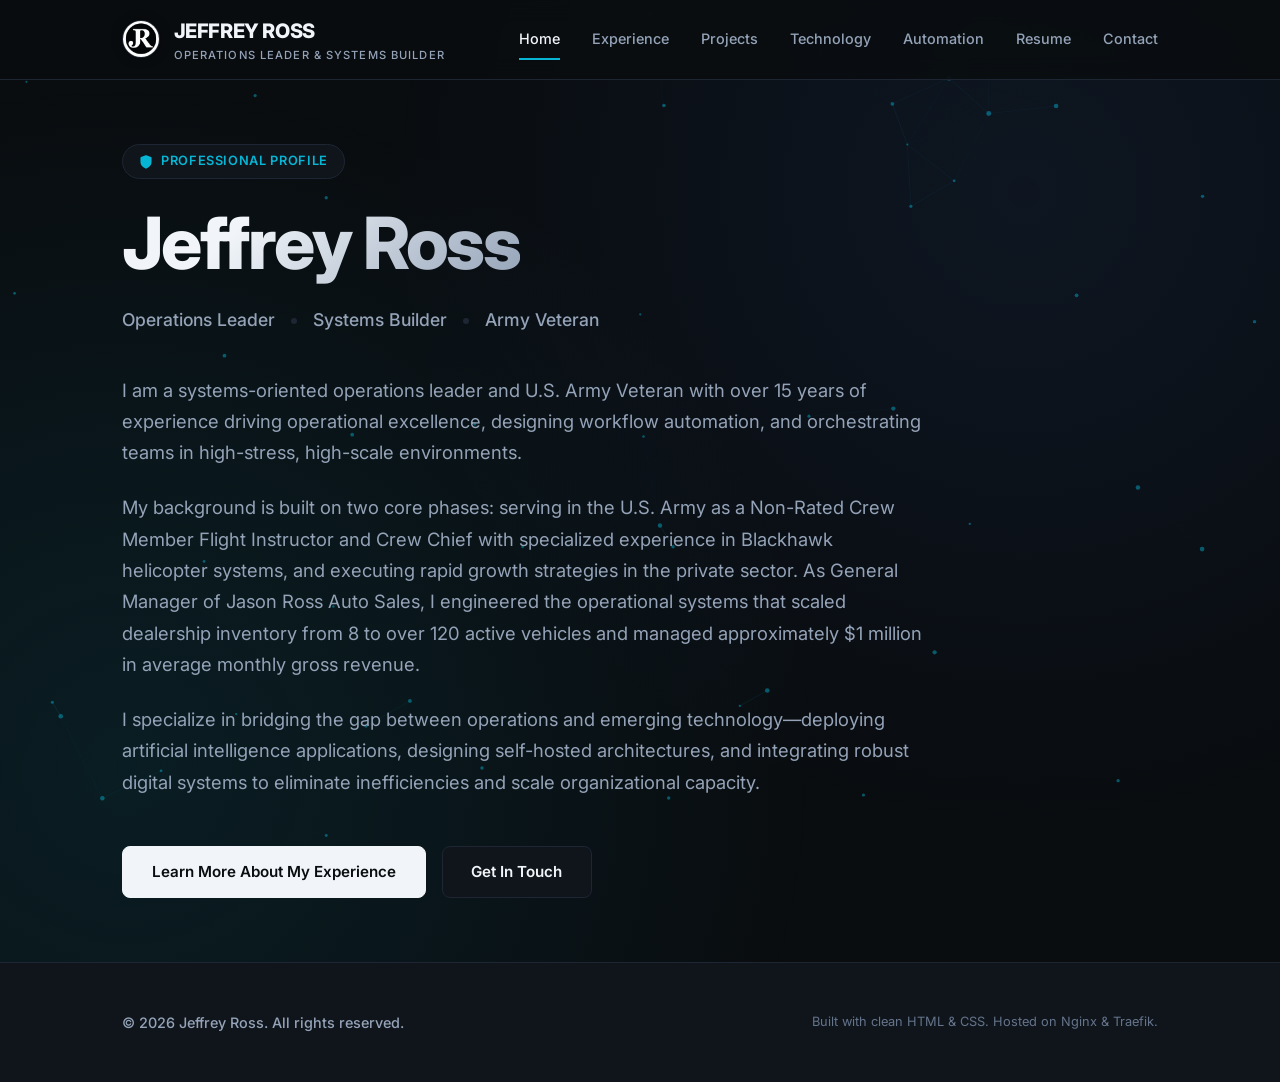
==== commit 9b9cbc8b: "feat: Add automation workflow diagram, premium 404 page, Python resume IDE, and helicopter easter eg" ====
--- a/index.html
+++ b/index.html
@@ -55,6 +55,7 @@
                 <a href="experience" class="nav-link" id="nav-experience">Experience</a>
                 <a href="projects" class="nav-link" id="nav-projects">Projects</a>
                 <a href="technology" class="nav-link" id="nav-technology">Technology</a>
+                <a href="automation" class="nav-link" id="nav-automation">Automation</a>
                 <a href="resume" class="nav-link" id="nav-resume">Resume</a>
                 <a href="contact" class="nav-link" id="nav-contact">Contact</a>
             </nav>
--- a/css/style.css
+++ b/css/style.css
@@ -497,6 +497,433 @@
     font-size: 0.9rem;
     color: var(--text-secondary);
 }
+
+/* --- Python Toggle & IDE Code View --- */
+.section-header-row {
+    display: flex;
+    justify-content: space-between;
+    align-items: center;
+    margin-bottom: 2.5rem;
+    flex-wrap: wrap;
+    gap: 1.5rem;
+    border-bottom: 1px solid var(--border-color);
+    padding-bottom: 1rem;
+}
+
+.section-header-row .section-title {
+    margin-bottom: 0;
+    position: relative;
+}
+
+.python-toggle-btn {
+    background-color: var(--bg-surface);
+    border: 1px solid var(--border-color);
+    border-radius: 6px;
+    padding: 0.55rem 0.95rem;
+    font-family: 'Fira Code', Consolas, Monaco, monospace;
+    font-size: 0.85rem;
+    font-weight: 500;
+    cursor: pointer;
+    display: flex;
+    align-items: center;
+    gap: 0.6rem;
+    transition: all var(--transition-normal);
+    user-select: none;
+    box-shadow: 0 4px 12px rgba(0, 0, 0, 0.15);
+}
+
+.python-toggle-btn:hover {
+    border-color: var(--accent-cyan);
+    background-color: var(--bg-surface-elevated);
+    box-shadow: 0 0 12px rgba(6, 182, 212, 0.2);
+    transform: translateY(-1px);
+}
+
+.python-toggle-btn .terminal-prompt {
+    color: var(--accent-cyan);
+    font-weight: 700;
+    letter-spacing: -0.05em;
+}
+
+.python-toggle-btn .toggle-status {
+    color: var(--text-secondary);
+    transition: color var(--transition-fast);
+}
+
+.python-toggle-btn.active {
+    border-color: var(--accent-cyan);
+    background-color: rgba(6, 182, 212, 0.06);
+    box-shadow: 0 0 16px rgba(6, 182, 212, 0.25);
+}
+
+.python-toggle-btn.active .toggle-status {
+    color: var(--text-primary);
+}
+
+.experience-content-wrapper {
+    position: relative;
+    width: 100%;
+}
+
+.standard-view {
+    opacity: 1;
+    transform: translateY(0);
+    transition: opacity 0.25s ease-out, transform 0.25s ease-out;
+}
+
+/* IDE Frame Styling */
+.code-editor-wrapper {
+    background-color: #080b0f;
+    border: 1px solid var(--border-color);
+    border-radius: var(--border-radius-lg);
+    overflow: hidden;
+    font-family: 'Fira Code', Consolas, Monaco, 'Andale Mono', monospace;
+    box-shadow: 0 12px 40px rgba(0, 0, 0, 0.4);
+    display: flex;
+    flex-direction: column;
+    opacity: 0;
+    transform: translateY(15px);
+    transition: opacity 0.25s ease-out, transform 0.25s ease-out;
+}
+
+/* IDE Titlebar */
+.ide-titlebar {
+    background-color: #0e131c;
+    padding: 0.75rem 1.25rem;
+    display: flex;
+    align-items: center;
+    justify-content: space-between;
+    border-bottom: 1px solid var(--border-color);
+    user-select: none;
+}
+
+.ide-dots {
+    display: flex;
+    gap: 0.45rem;
+}
+
+.ide-dot {
+    width: 11px;
+    height: 11px;
+    border-radius: 50%;
+    display: inline-block;
+}
+
+.ide-dot.red { background-color: #ef4444; }
+.ide-dot.yellow { background-color: #f59e0b; }
+.ide-dot.green { background-color: #10b981; }
+
+.ide-title {
+    font-size: 0.8rem;
+    color: #768390; /* slate contrast compliant */
+    font-weight: 500;
+    letter-spacing: 0.02em;
+}
+
+.ide-actions {
+    display: flex;
+    align-items: center;
+}
+
+.ide-action-btn {
+    background: none;
+    border: none;
+    color: #768390; /* slate contrast compliant */
+    cursor: pointer;
+    padding: 0.35rem;
+    border-radius: 4px;
+    transition: all var(--transition-fast);
+    position: relative;
+    display: flex;
+    align-items: center;
+    justify-content: center;
+}
+
+.ide-action-btn:hover {
+    color: var(--text-primary);
+    background-color: rgba(255, 255, 255, 0.06);
+}
+
+.copy-tooltip {
+    position: absolute;
+    bottom: 135%;
+    right: 50%;
+    transform: translateX(50%) translateY(4px);
+    background-color: var(--bg-surface-elevated);
+    color: var(--text-primary);
+    font-size: 0.75rem;
+    padding: 0.25rem 0.6rem;
+    border-radius: 4px;
+    border: 1px solid var(--border-color);
+    white-space: nowrap;
+    opacity: 0;
+    pointer-events: none;
+    transition: all var(--transition-fast);
+    box-shadow: 0 4px 10px rgba(0, 0, 0, 0.3);
+}
+
+.ide-action-btn:hover .copy-tooltip {
+    opacity: 1;
+    transform: translateX(50%) translateY(0);
+}
+
+.ide-action-btn.copied {
+    color: var(--accent-cyan);
+}
+
+.ide-action-btn.copied .copy-tooltip {
+    background-color: rgba(6, 182, 212, 0.15);
+    border-color: var(--accent-cyan);
+    color: var(--text-primary);
+}
+
+/* IDE Tabs */
+.ide-tabs-container {
+    background-color: #0b0e14;
+    display: flex;
+    border-bottom: 1px solid var(--border-color);
+    user-select: none;
+}
+
+.ide-tab {
+    background-color: #080b0f;
+    padding: 0.65rem 1.25rem;
+    border-right: 1px solid var(--border-color);
+    display: flex;
+    align-items: center;
+    gap: 0.55rem;
+    font-size: 0.8rem;
+    color: var(--text-secondary);
+    border-top: 2px solid transparent;
+    cursor: default;
+}
+
+.ide-tab.active {
+    color: var(--text-primary);
+    border-top-color: var(--accent-cyan);
+}
+
+.ide-tab .python-icon {
+    width: 14px;
+    height: 14px;
+}
+
+/* IDE Breadcrumbs */
+.ide-breadcrumbs {
+    background-color: #080b0f;
+    padding: 0.45rem 1.25rem;
+    font-size: 0.75rem;
+    color: #768390; /* slate contrast compliant */
+    border-bottom: 1px solid #10141a;
+    user-select: none;
+}
+
+.ide-breadcrumbs span {
+    margin: 0 0.15rem;
+}
+
+.ide-breadcrumbs span.active {
+    color: var(--text-secondary);
+}
+
+/* Editor Main Body */
+.ide-editor-main {
+    display: flex;
+    position: relative;
+    max-height: 580px;
+    overflow-y: auto;
+    background-color: #080b0f;
+}
+
+/* Custom scrollbars for editor */
+.ide-editor-main::-webkit-scrollbar,
+.ide-code-viewport::-webkit-scrollbar {
+    width: 8px;
+    height: 8px;
+}
+
+.ide-editor-main::-webkit-scrollbar-track,
+.ide-code-viewport::-webkit-scrollbar-track {
+    background: #080b0f;
+}
+
+.ide-editor-main::-webkit-scrollbar-thumb,
+.ide-code-viewport::-webkit-scrollbar-thumb {
+    background: #1e2633;
+    border-radius: 4px;
+}
+
+.ide-editor-main::-webkit-scrollbar-thumb:hover,
+.ide-code-viewport::-webkit-scrollbar-thumb:hover {
+    background: #2b394f;
+}
+
+.ide-gutter {
+    display: flex;
+    flex-direction: column;
+    text-align: right;
+    padding: 1.25rem 0.8rem 1.25rem 1.25rem;
+    color: #4b5263;
+    user-select: none;
+    border-right: 1px solid #11151c;
+    background-color: #080b0f;
+    min-width: 3.8rem;
+}
+
+.ide-gutter span {
+    line-height: 1.55;
+    font-size: 0.85rem;
+    height: 1.32rem; /* Matches code line rendering exactly */
+    display: block;
+}
+
+.ide-code-viewport {
+    flex-grow: 1;
+    padding: 1.25rem;
+    overflow-x: auto;
+    background-color: #080b0f;
+}
+
+.ide-code-viewport pre {
+    margin: 0;
+    padding: 0;
+}
+
+.ide-code-viewport pre code {
+    font-family: inherit;
+    font-size: 0.85rem;
+    line-height: 1.55;
+    color: #abb2bf;
+    display: block;
+    white-space: pre;
+}
+
+/* IDE Status Bar */
+.ide-statusbar {
+    background-color: #0b0e14;
+    border-top: 1px solid var(--border-color);
+    padding: 0.35rem 1.25rem;
+    display: flex;
+    justify-content: space-between;
+    align-items: center;
+    font-size: 0.75rem;
+    color: #768390; /* slate contrast compliant */
+    user-select: none;
+}
+
+.ide-statusbar .status-left,
+.ide-statusbar .status-right {
+    display: flex;
+    align-items: center;
+    gap: 1.2rem;
+}
+
+.ide-statusbar .status-item {
+    display: flex;
+    align-items: center;
+    gap: 0.35rem;
+}
+
+.ide-statusbar .status-item svg {
+    stroke: #768390; /* slate contrast compliant */
+}
+
+/* Python Syntax Highlighting Tokens */
+.py-keyword {
+    color: #c586c0; /* vscode purple */
+    font-weight: 600;
+}
+
+.py-class {
+    color: #4ec9b0; /* vscode class name green */
+    font-weight: 600;
+}
+
+.py-builtin {
+    color: #dcdcaa; /* vscode method yellow */
+}
+
+.py-self {
+    color: #569cd6; /* vscode parameter blue */
+}
+
+.py-key {
+    color: #9cdcfe; /* vscode dict key sky-blue */
+}
+
+.py-string {
+    color: var(--accent-cyan); /* vscode string cyan (#06b6d4) */
+}
+
+.py-comment {
+    color: #768390; /* slate comment - contrast compliant */
+    font-style: italic;
+}
+
+.py-number {
+    color: #b5cea8; /* green-yellow numbers */
+}
+
+/* --- Responsive Adaptations for IDE View --- */
+@media (max-width: 768px) {
+    .section-header-row {
+        margin-bottom: 2rem;
+    }
+    
+    .ide-editor-main {
+        max-height: 480px;
+    }
+    
+    .ide-gutter {
+        padding-left: 0.75rem;
+        padding-right: 0.5rem;
+        min-width: 2.8rem;
+    }
+    
+    .ide-code-viewport {
+        padding: 1rem;
+    }
+    
+    .ide-code-viewport pre code {
+        font-size: 0.8rem;
+    }
+    
+    .ide-gutter span {
+        font-size: 0.8rem;
+        height: 1.24rem; /* Match smaller code line-height */
+    }
+}
+
+@media (max-width: 600px) {
+    .section-header-row {
+        flex-direction: column;
+        align-items: stretch;
+        gap: 1rem;
+        padding-bottom: 0.75rem;
+    }
+    
+    .python-toggle-btn {
+        width: 100%;
+        justify-content: center;
+    }
+    
+    .ide-gutter {
+        display: none; /* Hide line numbers on very small mobile for horizontal space */
+    }
+    
+    .ide-breadcrumbs {
+        display: none;
+    }
+    
+    .ide-statusbar .status-right {
+        display: none; /* Simplify status bar on mobile */
+    }
+    
+    .ide-tab {
+        padding: 0.55rem 0.85rem;
+    }
+}
+
 
 /* ==========================================================================
    Projects Page (Expandable Cards)
@@ -1407,3 +1834,662 @@
     background: transparent;
     display: block;
 }
+
+/* ==========================================================================
+   Automation Diagram Showcase
+   ========================================================================== */
+
+/* Page layout container */
+.automation-layout {
+    display: flex;
+    flex-direction: column;
+    gap: 2.5rem;
+    margin-top: 2rem;
+}
+
+.automation-header {
+    display: flex;
+    justify-content: space-between;
+    align-items: flex-start;
+    flex-wrap: wrap;
+    gap: 1.5rem;
+    margin-bottom: 0.5rem;
+}
+
+.automation-description {
+    max-width: 760px;
+    color: var(--text-secondary);
+}
+
+.automation-controls {
+    display: flex;
+    gap: 1rem;
+    align-items: center;
+}
+
+/* Flex layout with diagram on left, inspector on right */
+.workflow-workspace {
+    display: flex;
+    gap: 2rem;
+    position: relative;
+    width: 100%;
+    align-items: stretch;
+}
+
+.workflow-canvas-wrapper {
+    flex: 1;
+    min-width: 0;
+    position: relative;
+}
+
+.workflow-canvas {
+    background-color: #0b0f19;
+    border: 1px solid var(--border-color);
+    border-radius: var(--border-radius-lg);
+    position: relative;
+    overflow: hidden;
+    min-height: 600px;
+    box-shadow: inset 0 0 30px rgba(0,0,0,0.65), 0 10px 30px rgba(0,0,0,0.5);
+    background-image: radial-gradient(rgba(30, 38, 51, 0.45) 1.5px, transparent 1.5px);
+    background-size: 24px 24px;
+    transition: border-color var(--transition-normal);
+}
+
+.workflow-canvas:hover {
+    border-color: var(--border-glow);
+}
+
+/* SVG Connection Line Layer */
+#workflow-connections {
+    position: absolute;
+    top: 0;
+    left: 0;
+    width: 100%;
+    height: 100%;
+    pointer-events: none;
+    z-index: 1;
+}
+
+.connection-path {
+    fill: none;
+    stroke: var(--text-muted);
+    stroke-width: 2.5px;
+    opacity: 0.28;
+    transition: stroke var(--transition-normal), stroke-width var(--transition-normal), opacity var(--transition-normal);
+}
+
+.connection-path.path-high-value {
+    stroke: var(--accent-cyan);
+    opacity: 0.38;
+}
+
+.connection-path.path-standard {
+    stroke: var(--accent-blue);
+    opacity: 0.32;
+}
+
+.connection-path.active-path {
+    stroke: var(--accent-cyan);
+    stroke-width: 3.5px;
+    opacity: 1;
+}
+
+.connection-path.active-path.path-standard {
+    stroke: var(--accent-blue);
+}
+
+/* Pulsing animated light travel */
+.pulse-flow {
+    stroke-dasharray: 8, 8;
+    animation: flow-dash 35s linear infinite;
+}
+
+@keyframes flow-dash {
+    to {
+        stroke-dashoffset: -1000;
+    }
+}
+
+.connection-path-glow {
+    fill: none;
+    stroke: var(--accent-cyan);
+    stroke-width: 7px;
+    opacity: 0.15;
+    filter: blur(4px);
+    pointer-events: none;
+}
+
+/* Nodes Layout inside Canvas */
+.canvas-inner {
+    position: relative;
+    z-index: 2;
+    padding: 3rem 2.5rem;
+    display: flex;
+    justify-content: space-between;
+    height: 100%;
+    min-height: 600px;
+    gap: 2rem;
+}
+
+.canvas-col {
+    display: flex;
+    flex-direction: column;
+    justify-content: space-around;
+    align-items: center;
+    gap: 2rem;
+    z-index: 2;
+    height: 100%;
+    min-height: 520px;
+}
+
+/* Semantic Node Styles */
+.workflow-node {
+    background: rgba(16, 21, 28, 0.65);
+    backdrop-filter: blur(12px);
+    -webkit-backdrop-filter: blur(12px);
+    border: 1px solid var(--border-color);
+    border-radius: var(--border-radius-lg);
+    padding: 1.25rem 1.5rem;
+    width: 220px;
+    cursor: pointer;
+    position: relative;
+    box-shadow: 0 6px 20px rgba(0,0,0,0.3);
+    transition: transform var(--transition-normal), border-color var(--transition-normal), box-shadow var(--transition-normal);
+    user-select: none;
+    outline: none;
+}
+
+.workflow-node:hover {
+    transform: translateY(-3px);
+    border-color: var(--border-glow);
+    box-shadow: 0 10px 25px rgba(0,0,0,0.45), 0 0 12px rgba(6, 182, 212, 0.06);
+}
+
+.workflow-node:focus-visible {
+    border-color: var(--accent-cyan);
+    box-shadow: 0 0 0 2px rgba(6, 182, 212, 0.4);
+}
+
+.workflow-node.active {
+    border-color: var(--accent-cyan);
+    box-shadow: 0 0 22px rgba(6, 182, 212, 0.28), inset 0 0 10px rgba(6, 182, 212, 0.08);
+}
+
+.workflow-node.active-state {
+    border-color: var(--accent-blue);
+    box-shadow: 0 0 22px rgba(59, 130, 246, 0.38);
+    transform: translateY(-2px) scale(1.02);
+}
+
+/* Node Contents */
+.node-header {
+    display: flex;
+    align-items: center;
+    gap: 0.75rem;
+    margin-bottom: 0.5rem;
+}
+
+.node-icon-wrapper {
+    width: 32px;
+    height: 32px;
+    border-radius: 8px;
+    display: flex;
+    align-items: center;
+    justify-content: center;
+    background: rgba(30, 41, 59, 0.4);
+    border: 1px solid rgba(255, 255, 255, 0.05);
+    color: var(--text-secondary);
+    transition: color var(--transition-fast), background var(--transition-fast);
+}
+
+.workflow-node:hover .node-icon-wrapper,
+.workflow-node.active .node-icon-wrapper {
+    background: var(--accent-cyan-dim);
+    color: var(--accent-cyan);
+}
+
+.workflow-node.active-state .node-icon-wrapper {
+    background: var(--accent-blue-dim);
+    color: var(--accent-blue);
+}
+
+.node-icon-wrapper svg {
+    width: 16px;
+    height: 16px;
+}
+
+.node-title {
+    font-size: 0.85rem;
+    font-weight: 600;
+    letter-spacing: -0.01em;
+    color: var(--text-primary);
+}
+
+.node-type-label {
+    font-size: 0.68rem;
+    text-transform: uppercase;
+    letter-spacing: 0.06em;
+    font-weight: 500;
+    color: var(--text-muted);
+}
+
+.node-desc {
+    font-size: 0.75rem;
+    color: var(--text-secondary);
+    line-height: 1.4;
+    margin-top: 0.6rem;
+}
+
+/* Sockets (Connector Dots) */
+.node-socket {
+    position: absolute;
+    width: 8px;
+    height: 8px;
+    border-radius: 50%;
+    background: var(--border-glow);
+    border: 2px solid #0b0f19;
+    z-index: 10;
+    transition: background-color var(--transition-fast), transform var(--transition-fast), box-shadow var(--transition-fast);
+}
+
+.workflow-node:hover .node-socket,
+.workflow-node.active .node-socket {
+    background: var(--accent-cyan);
+    box-shadow: 0 0 6px var(--accent-cyan);
+}
+
+.workflow-node.active-state .node-socket {
+    background: var(--accent-blue);
+    box-shadow: 0 0 6px var(--accent-blue);
+}
+
+.socket-left {
+    left: 0;
+    top: 50%;
+    transform: translate(-50%, -50%);
+}
+
+.socket-right {
+    right: 0;
+    top: 50%;
+    transform: translate(50%, -50%);
+}
+
+.socket-right-top {
+    right: 0;
+    top: 30%;
+    transform: translate(50%, -50%);
+}
+
+.socket-right-bottom {
+    right: 0;
+    top: 70%;
+    transform: translate(50%, -50%);
+}
+
+.socket-top {
+    top: 0;
+    left: 50%;
+    transform: translate(-50%, -50%);
+}
+
+.socket-bottom {
+    bottom: 0;
+    left: 50%;
+    transform: translate(-50%, 50%);
+}
+
+/* Node Inspector Panel (Drawer) */
+.node-inspector {
+    width: 390px;
+    flex-shrink: 0;
+    background: rgba(16, 21, 28, 0.65);
+    backdrop-filter: blur(16px);
+    -webkit-backdrop-filter: blur(16px);
+    border: 1px solid var(--border-color);
+    border-radius: var(--border-radius-lg);
+    display: flex;
+    flex-direction: column;
+    height: 600px;
+    box-shadow: 0 10px 40px rgba(0,0,0,0.45);
+    opacity: 0;
+    transform: translateX(30px);
+    pointer-events: none;
+    visibility: hidden;
+    transition: transform var(--transition-slow), opacity var(--transition-slow), width var(--transition-slow), visibility var(--transition-slow);
+    overflow: hidden;
+}
+
+.node-inspector.open {
+    opacity: 1;
+    transform: translateX(0);
+    pointer-events: auto;
+    visibility: visible;
+}
+
+.inspector-header {
+    padding: 1.25rem 1.5rem;
+    border-bottom: 1px solid var(--border-color);
+    display: flex;
+    justify-content: space-between;
+    align-items: center;
+    background: var(--bg-surface-elevated);
+}
+
+.inspector-header-left h3 {
+    font-size: 1.1rem;
+    font-weight: 700;
+    color: var(--text-primary);
+}
+
+.inspector-node-type {
+    display: inline-block;
+    padding: 0.15rem 0.5rem;
+    border-radius: 4px;
+    font-size: 0.65rem;
+    font-weight: 600;
+    text-transform: uppercase;
+    letter-spacing: 0.05em;
+    margin-top: 0.35rem;
+}
+
+.badge-trigger { background: rgba(59, 130, 246, 0.12); color: var(--accent-blue); border: 1px solid rgba(59, 130, 246, 0.2); }
+.badge-router { background: rgba(139, 92, 246, 0.12); color: #a78bfa; border: 1px solid rgba(139, 92, 246, 0.2); }
+.badge-ai { background: rgba(6, 182, 212, 0.12); color: var(--accent-cyan); border: 1px solid rgba(6, 182, 212, 0.2); }
+.badge-action { background: rgba(16, 185, 129, 0.12); color: #34d399; border: 1px solid rgba(16, 185, 129, 0.2); }
+
+.close-btn {
+    background: transparent;
+    border: none;
+    color: var(--text-secondary);
+    cursor: pointer;
+    padding: 0.25rem;
+    border-radius: 4px;
+    display: flex;
+    align-items: center;
+    justify-content: center;
+    transition: color var(--transition-fast), background var(--transition-fast);
+}
+
+.close-btn:hover {
+    color: var(--text-primary);
+    background: rgba(255, 255, 255, 0.05);
+}
+
+.inspector-body {
+    padding: 1.5rem;
+    overflow-y: auto;
+    flex: 1;
+    display: flex;
+    flex-direction: column;
+    gap: 1.25rem;
+}
+
+.inspector-section-title {
+    font-size: 0.75rem;
+    text-transform: uppercase;
+    letter-spacing: 0.05em;
+    color: var(--text-muted);
+    margin-bottom: 0.4rem;
+    font-weight: 600;
+}
+
+.inspector-meta {
+    display: flex;
+    gap: 1.5rem;
+}
+
+.meta-item {
+    font-size: 0.8rem;
+}
+
+.meta-label {
+    color: var(--text-muted);
+    font-size: 0.7rem;
+    margin-bottom: 0.15rem;
+}
+
+.meta-value {
+    color: var(--text-primary);
+    font-weight: 500;
+}
+
+.meta-value.status-active {
+    color: #34d399;
+}
+
+.inspector-desc, .inspector-impact {
+    font-size: 0.85rem;
+    color: var(--text-secondary);
+    line-height: 1.5;
+}
+
+.inspector-schemas {
+    display: grid;
+    grid-template-columns: 1fr 1fr;
+    gap: 1rem;
+    font-size: 0.8rem;
+}
+
+.schema-box {
+    background: rgba(30, 41, 59, 0.3);
+    border: 1px solid var(--border-color);
+    border-radius: 6px;
+    padding: 0.75rem;
+}
+
+.schema-box ul {
+    list-style: disc;
+    margin-left: 1.2rem;
+    margin-top: 0.35rem;
+    color: var(--text-secondary);
+}
+
+.schema-box ul code {
+    background: none;
+    padding: 0;
+    color: var(--accent-cyan);
+}
+
+.inspector-payload-preview {
+    font-family: monospace;
+    font-size: 0.75rem;
+    background: #07090e;
+    border: 1px solid var(--border-color);
+    border-radius: 6px;
+    padding: 1rem;
+    color: #a7f3d0;
+    overflow-x: auto;
+    white-space: pre-wrap;
+    max-height: 190px;
+    line-height: 1.4;
+}
+
+/* Button UI tweaks */
+.btn-simulation {
+    background: rgba(6, 182, 212, 0.08);
+    border: 1px solid var(--accent-cyan);
+    color: var(--accent-cyan);
+    padding: 0.6rem 1.2rem;
+    border-radius: 6px;
+    font-weight: 500;
+    font-size: 0.9rem;
+    cursor: pointer;
+    display: flex;
+    align-items: center;
+    gap: 0.5rem;
+    transition: background var(--transition-fast), color var(--transition-fast), transform var(--transition-fast);
+}
+
+.btn-simulation:hover {
+    background: var(--accent-cyan);
+    color: #0a0d10;
+    transform: translateY(-1px);
+}
+
+.btn-simulation:disabled {
+    opacity: 0.6;
+    cursor: not-allowed;
+    background: rgba(59, 130, 246, 0.05);
+    border-color: var(--accent-blue);
+    color: var(--accent-blue);
+}
+
+.btn-simulation.active {
+    box-shadow: 0 0 10px rgba(59, 130, 246, 0.3);
+}
+
+/* RESPONSIVE LAYOUT ADJUSTMENTS FOR WORKFLOW DIAGRAM */
+@media (max-width: 1024px) {
+    .workflow-workspace {
+        flex-direction: column;
+    }
+    
+    .node-inspector {
+        width: 100%;
+        height: auto;
+        max-height: 600px;
+        transform: translateY(20px);
+        opacity: 0;
+        display: flex;
+        visibility: hidden;
+        transition: transform var(--transition-slow), opacity var(--transition-slow), visibility var(--transition-slow);
+    }
+    
+    .node-inspector.open {
+        opacity: 1;
+        transform: translateY(0);
+        visibility: visible;
+    }
+}
+
+@media (max-width: 768px) {
+    .canvas-inner {
+        flex-direction: column;
+        align-items: center;
+        gap: 3.5rem;
+        padding: 3rem 1rem;
+        min-height: auto;
+    }
+    
+    .canvas-col {
+        flex-direction: column;
+        gap: 3.5rem;
+        width: 100%;
+        min-height: auto;
+    }
+    
+    .workflow-node {
+        width: 260px;
+    }
+    
+    .workflow-canvas {
+        min-height: auto;
+    }
+    
+    .node-inspector {
+        position: fixed;
+        bottom: 0;
+        left: 0;
+        right: 0;
+        width: 100% !important;
+        height: 65vh;
+        z-index: 2000;
+        border-radius: 20px 20px 0 0;
+        transform: translateY(100%);
+        box-shadow: 0 -10px 40px rgba(0,0,0,0.6);
+        border-bottom: none;
+        border-left: none;
+        border-right: none;
+        opacity: 1;
+        visibility: hidden;
+        transition: transform var(--transition-normal), visibility var(--transition-normal);
+    }
+    
+    .node-inspector.open {
+        transform: translateY(0);
+        visibility: visible;
+    }
+
+    /* Hide unused side sockets in vertical mobile stack layout */
+    .node-socket.socket-left,
+    .node-socket.socket-right,
+    .node-socket.socket-right-top,
+    .node-socket.socket-right-bottom {
+        display: none;
+    }
+}
+
+/* ==========================================================================
+   Easter Egg - Futuristic Helicopter Animation
+   ========================================================================== */
+.heli-container {
+    position: fixed;
+    bottom: 12%; /* Flies at a nice height above footer/bottom */
+    left: 0;
+    z-index: 999999; /* Ensure it is above all elements */
+    pointer-events: none; /* Do not block mouse interactions */
+    will-change: transform; /* Hint to browser to hardware-accelerate */
+    animation: heli-flyby 6s cubic-bezier(0.25, 0.46, 0.45, 0.94) forwards;
+}
+
+.easter-egg-heli {
+    display: block;
+    filter: drop-shadow(0 0 10px rgba(6, 182, 212, 0.5));
+}
+
+.main-rotor {
+    animation: heli-spin 0.08s linear infinite;
+    transform-origin: 0px 0px;
+}
+
+.tail-rotor {
+    animation: heli-spin 0.12s linear infinite;
+    transform-origin: 0px 0px;
+}
+
+@keyframes heli-spin {
+    from {
+        transform: rotate(0deg);
+    }
+    to {
+        transform: rotate(360deg);
+    }
+}
+
+@keyframes heli-flyby {
+    0% {
+        transform: translateX(-250px) translateY(0);
+    }
+    15% {
+        transform: translateX(12vw) translateY(-12px);
+    }
+    30% {
+        transform: translateX(32vw) translateY(8px);
+    }
+    48% {
+        transform: translateX(52vw) translateY(-16px);
+    }
+    65% {
+        transform: translateX(72vw) translateY(4px);
+    }
+    82% {
+        transform: translateX(92vw) translateY(-10px);
+    }
+    100% {
+        transform: translateX(calc(100vw + 250px)) translateY(0);
+    }
+}
+
+/* Respect user preferences for reduced motion */
+@media (prefers-reduced-motion: reduce) {
+    .heli-container {
+        display: none !important;
+        animation: none !important;
+    }
+    .main-rotor,
+    .tail-rotor {
+        animation: none !important;
+    }
+}
+
